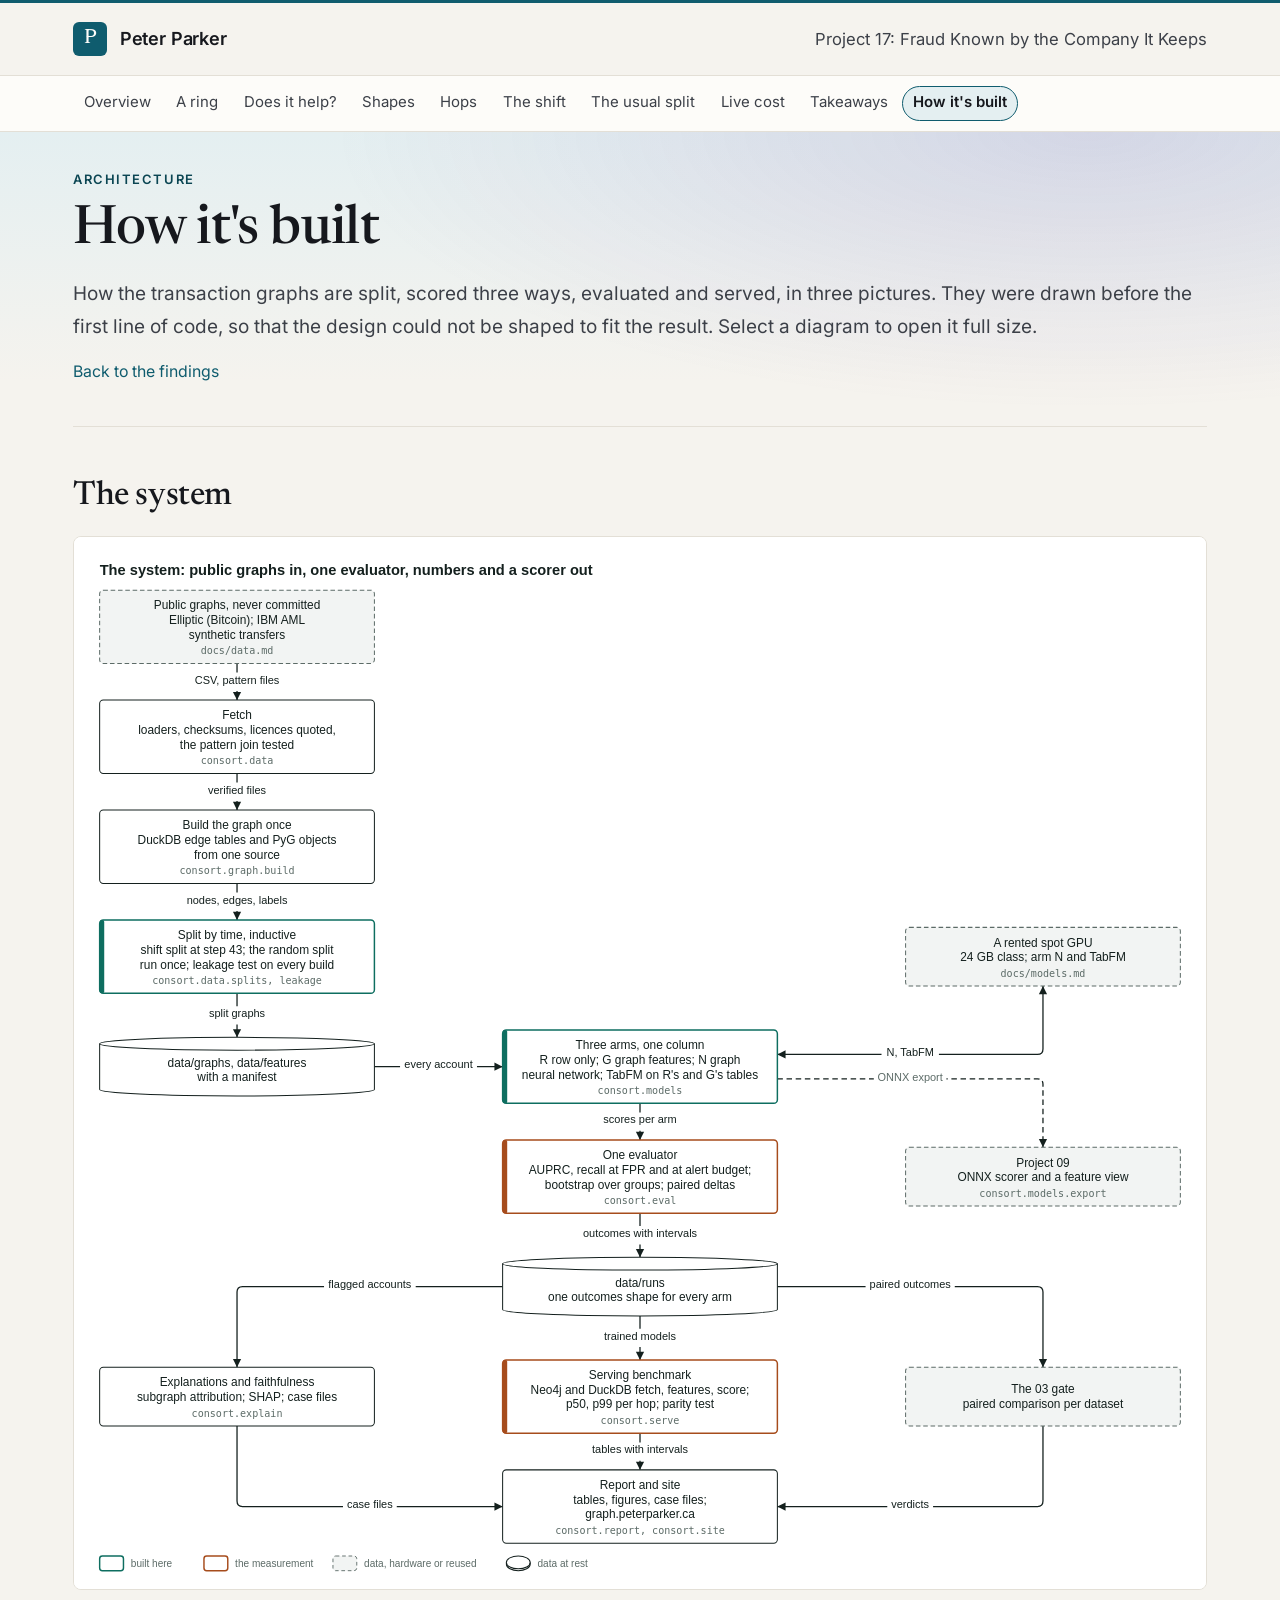
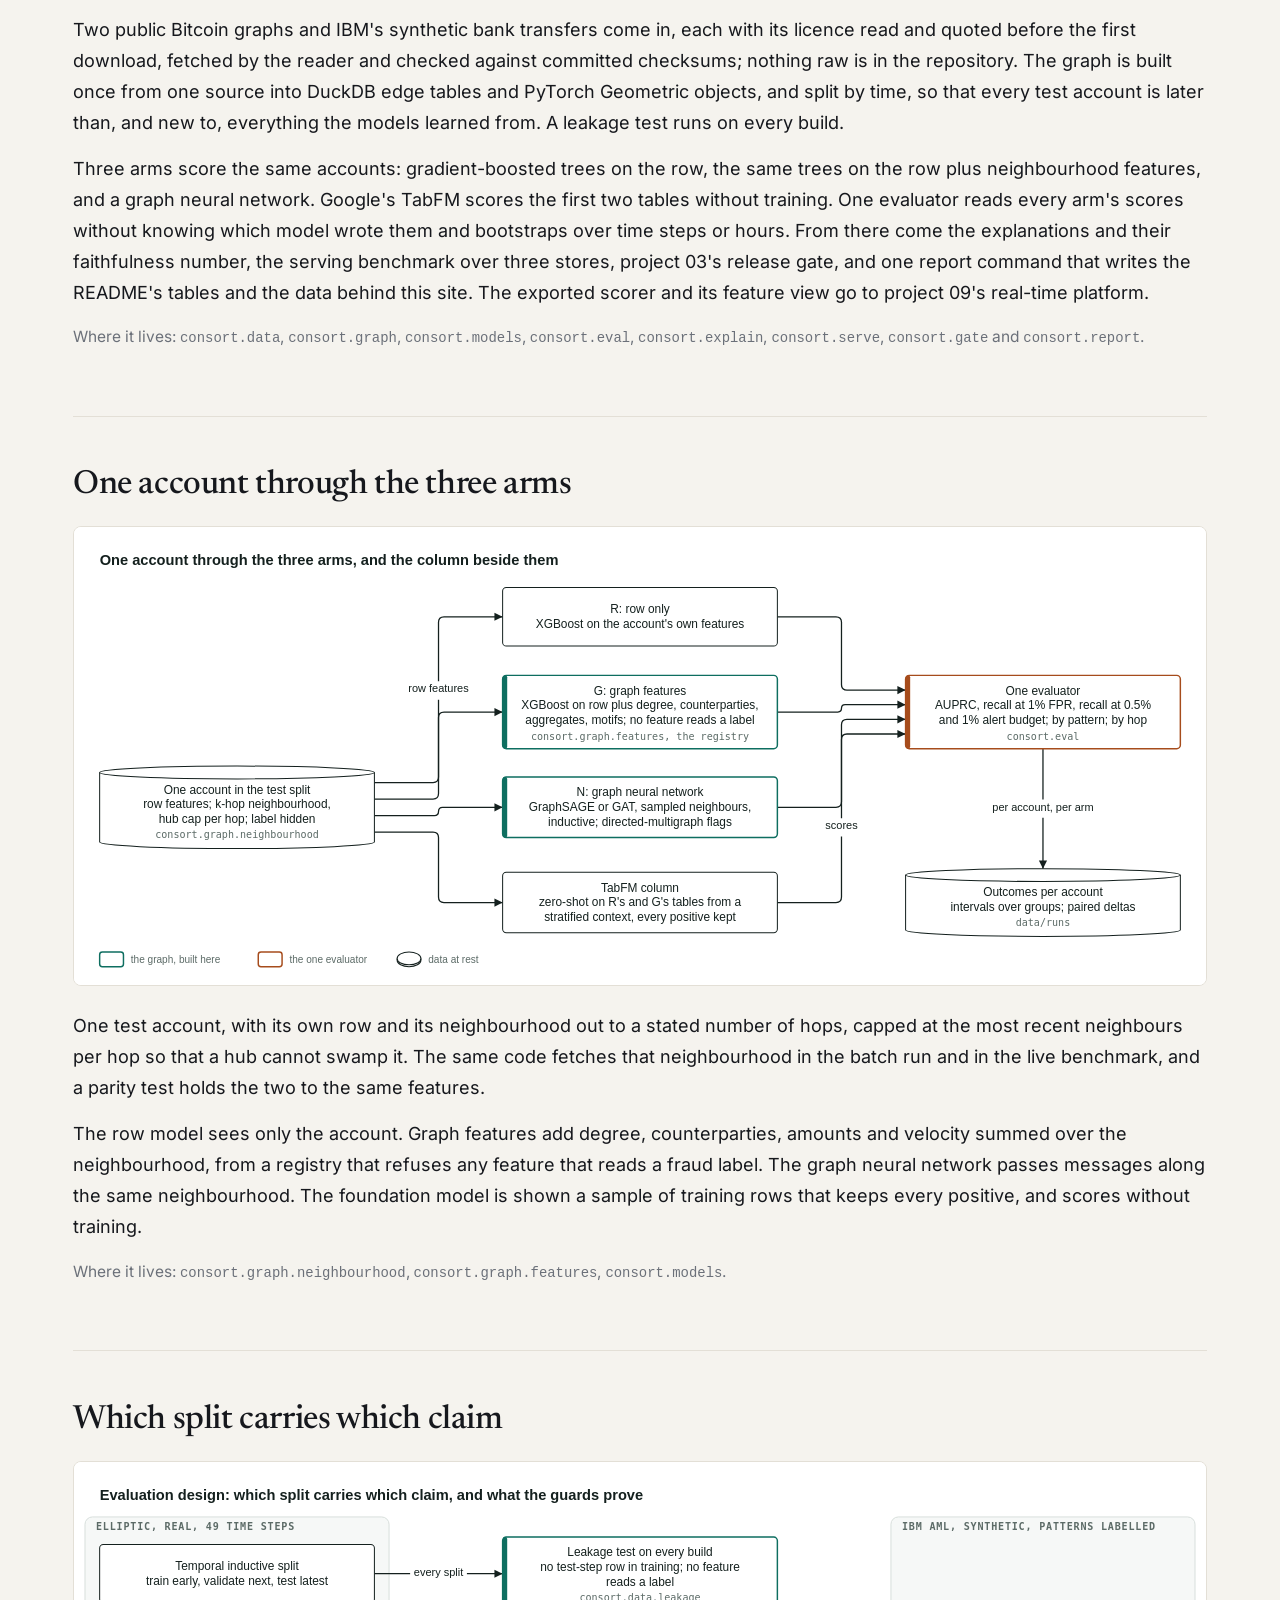
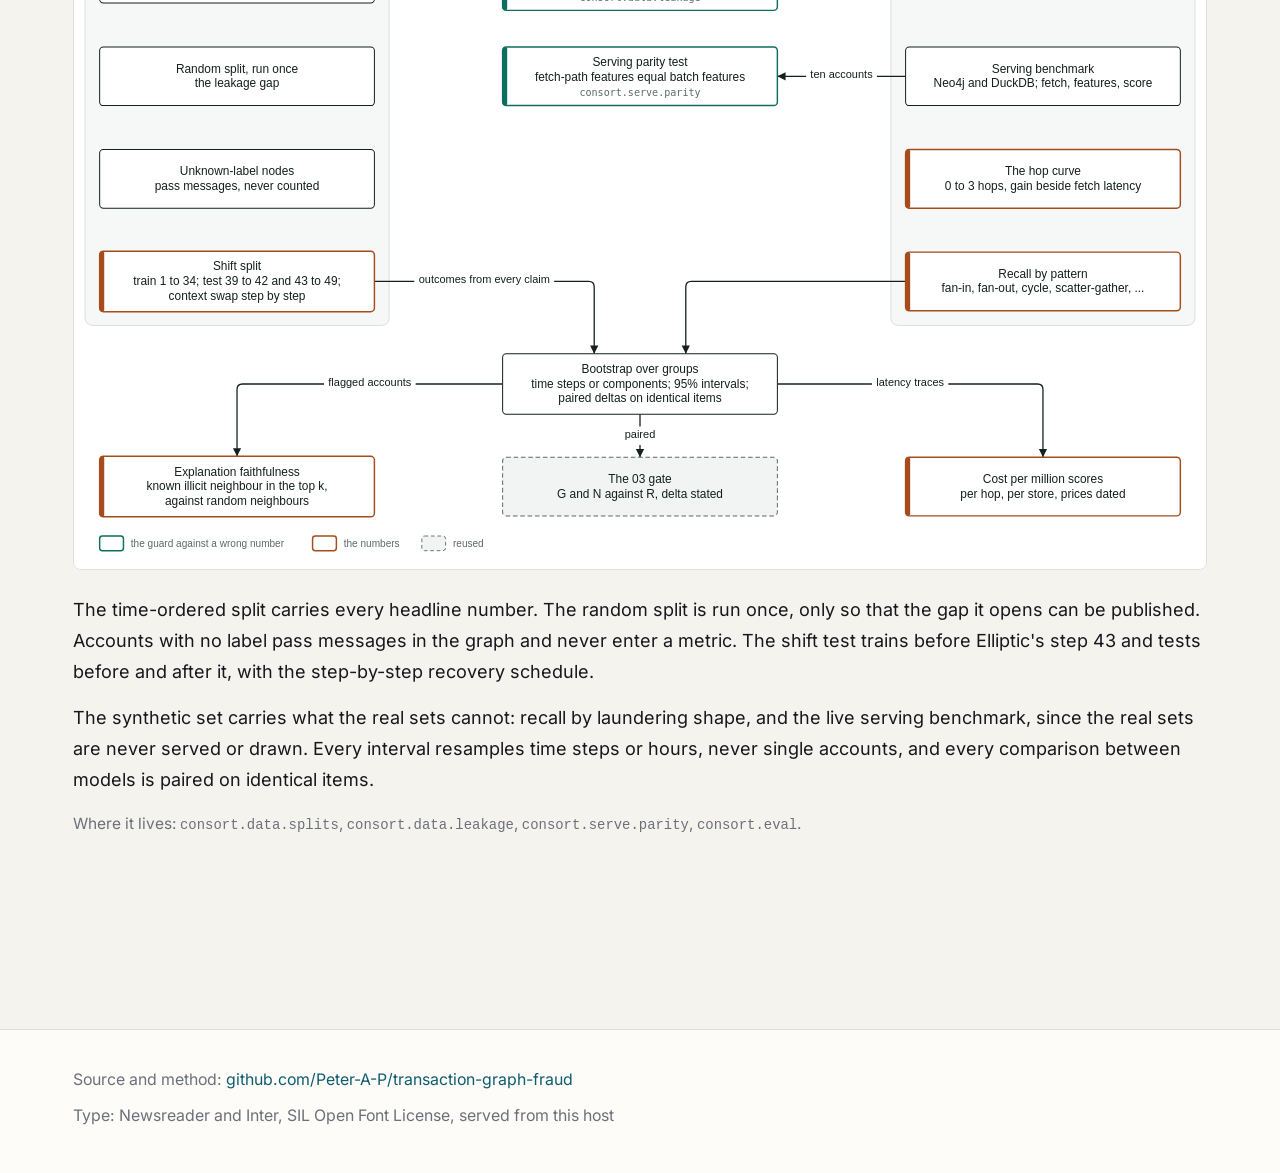
==== site/architecture.html @ 3276776e "site: the demo rebuilt in the house style of the other project pages (their type, palette, header, m" ====
<!doctype html>
<html lang="en">
<head>
<meta charset="utf-8">
<meta name="viewport" content="width=device-width, initial-scale=1">
<title>How it's built: Fraud Known by the Company It Keeps</title>
<meta name="description" content="How the transaction graphs are split, scored three ways, evaluated and served in Fraud Known by the Company It Keeps, in three diagrams.">
<link rel="stylesheet" href="style.css">
</head>
<body>
<header class="top">
  <div class="top-inner">
    <a class="brand" href="https://peterparker.ca"><span class="mono-mark" aria-hidden="true">P</span>Peter Parker</a>
    <p class="top-nav"><a href="https://peterparker.ca">Project 17: Fraud Known by the Company It Keeps</a></p>
  </div>
</header>
<nav class="tabs" aria-label="This site">
  <div class="tabs-inner">
    <a href="index.html">Overview</a>
    <a href="index.html#ring-panel">A ring</a>
    <a href="index.html#main-panel">Does it help?</a>
    <a href="index.html#pattern-panel">Shapes</a>
    <a href="index.html#hop-panel">Hops</a>
    <a href="index.html#shift-panel">The shift</a>
    <a href="index.html#leak-panel">The usual split</a>
    <a href="index.html#cost-panel">Live cost</a>
    <a href="index.html#takeaways">Takeaways</a>
    <a href="architecture.html" aria-current="page">How it's built</a>
  </div>
</nav>
<main>

  <header class="hero">
    <p class="eyebrow">Architecture</p>
    <h1>How it's built</h1>
    <p class="lead">
      How the transaction graphs are split, scored three ways, evaluated and served, in three
      pictures. They were drawn before the first line of code, so that the design could not be
      shaped to fit the result. Select a diagram to open it full size.
    </p>
    <p class="hero-note"><a href="index.html">Back to the findings</a></p>
  </header>

  <section class="section" id="the-system">
    <h2>The system</h2>
    <figure class="arch-figure">
      <a href="architecture/system.svg"><img src="architecture/system.svg" width="1236" height="1148" alt="Public transaction graphs are fetched with their licences quoted and built once into DuckDB edge tables and PyTorch Geometric objects; time-ordered splits pass a leakage test on every build; three arms and a foundation-model column score the same accounts; one evaluator that does not know which model scored writes the intervals; the explanations, the serving benchmark, the release gate and the report follow, and the ONNX scorer and feature view are handed to the real-time platform."></a>
    </figure>
    <div class="prose">
      <p>Two public Bitcoin graphs and IBM's synthetic bank transfers come in, each with its licence read and quoted before the first download, fetched by the reader and checked against committed checksums; nothing raw is in the repository. The graph is built once from one source into DuckDB edge tables and PyTorch Geometric objects, and split by time, so that every test account is later than, and new to, everything the models learned from. A leakage test runs on every build.</p>
      <p>Three arms score the same accounts: gradient-boosted trees on the row, the same trees on the row plus neighbourhood features, and a graph neural network. Google's TabFM scores the first two tables without training. One evaluator reads every arm's scores without knowing which model wrote them and bootstraps over time steps or hours. From there come the explanations and their faithfulness number, the serving benchmark over three stores, project 03's release gate, and one report command that writes the README's tables and the data behind this site. The exported scorer and its feature view go to project 09's real-time platform.</p>
      <p class="where">Where it lives: <code>consort.data</code>, <code>consort.graph</code>, <code>consort.models</code>, <code>consort.eval</code>, <code>consort.explain</code>, <code>consort.serve</code>, <code>consort.gate</code> and <code>consort.report</code>.</p>
    </div>
  </section>

  <section class="section" id="three-arms">
    <h2>One account through the three arms</h2>
    <figure class="arch-figure">
      <a href="architecture/three-arms.svg"><img src="architecture/three-arms.svg" width="1236" height="500" alt="One account with its row features and its neighbourhood, capped at a stated number of neighbours per hop, is scored three ways: gradient boosting on the row alone, gradient boosting on the row plus neighbourhood features that may not read a label, and a graph neural network; the tabular foundation model scores the first two feature tables from a sample that keeps every positive; one evaluator reads every score the same way."></a>
    </figure>
    <div class="prose">
      <p>One test account, with its own row and its neighbourhood out to a stated number of hops, capped at the most recent neighbours per hop so that a hub cannot swamp it. The same code fetches that neighbourhood in the batch run and in the live benchmark, and a parity test holds the two to the same features.</p>
      <p>The row model sees only the account. Graph features add degree, counterparties, amounts and velocity summed over the neighbourhood, from a registry that refuses any feature that reads a fraud label. The graph neural network passes messages along the same neighbourhood. The foundation model is shown a sample of training rows that keeps every positive, and scores without training.</p>
      <p class="where">Where it lives: <code>consort.graph.neighbourhood</code>, <code>consort.graph.features</code>, <code>consort.models</code>.</p>
    </div>
  </section>

  <section class="section" id="evaluation">
    <h2>Which split carries which claim</h2>
    <figure class="arch-figure">
      <a href="architecture/evaluation.svg"><img src="architecture/evaluation.svg" width="1236" height="772" alt="Elliptic's 49 time steps give the time-ordered split, the random split run once for the leakage gap, the unknown-label rule and the shift split at step 43 with the context-swap schedule; the synthetic set gives the serving benchmark, the hop curve and recall by generator pattern; the leakage test guards every split and the parity test guards the serving path; every claim is bootstrapped over groups."></a>
    </figure>
    <div class="prose">
      <p>The time-ordered split carries every headline number. The random split is run once, only so that the gap it opens can be published. Accounts with no label pass messages in the graph and never enter a metric. The shift test trains before Elliptic's step 43 and tests before and after it, with the step-by-step recovery schedule.</p>
      <p>The synthetic set carries what the real sets cannot: recall by laundering shape, and the live serving benchmark, since the real sets are never served or drawn. Every interval resamples time steps or hours, never single accounts, and every comparison between models is paired on identical items.</p>
      <p class="where">Where it lives: <code>consort.data.splits</code>, <code>consort.data.leakage</code>, <code>consort.serve.parity</code>, <code>consort.eval</code>.</p>
    </div>
  </section>

</main>
<footer class="foot">
  <div class="foot-inner">
    <p>
      Source and method:
      <a href="https://github.com/Peter-A-P/transaction-graph-fraud">github.com/Peter-A-P/transaction-graph-fraud</a>
    </p>
    <ul>
      <li>Type: Newsreader and Inter, SIL Open Font License, served from this host</li>
    </ul>
  </div>
</footer>
</body>
</html>
---- site/style.css ----
/* One stylesheet, no framework, no build step. The page is a static file a stranger can read,
   and its stylesheet should be too.

   The palette, the type and the 3px rule over the page are peterparker.ca's, shared with the
   other project pages (privacy, forms, fraud, gate and the rest), because this page is part of
   that site even though a separate host serves it. The two fonts are copied into this folder
   rather than linked: the page makes no off-origin request, and a font is a request. Both are
   SIL Open Font License; fonts/LICENSE.txt says where they came from. */

@font-face {
  font-family: "Newsreader";
  font-style: normal;
  font-weight: 200 800;
  font-display: swap;
  src: url(fonts/newsreader-latin.woff2) format("woff2");
}

@font-face {
  font-family: "Inter";
  font-style: normal;
  font-weight: 400 600;
  font-display: swap;
  src: url(fonts/inter-latin.woff2) format("woff2");
}

:root {
  color-scheme: light dark;
  --paper: #f5f3ee;
  --paper-soft: #fdfcf9;
  --ink: #16181d;
  --ink-soft: #3c4048;
  --ink-faint: #6b7079;
  --line: #e3dfd6;
  --line-2: #cfc9bd;
  --line-soft: #eeebe4;
  --accent: #0f5c6e;
  --accent-ink: #0b4653;
  --accent-soft: #e4eff1;
  --warn: #c0392b;
  --good: #1e7a4c;
  --alt: #6d3f9e;
  --shift: rgba(192, 57, 43, 0.09);
  /* An ordered set in one hue, darkest first: the three percentiles. */
  --lv0: #0b4653;
  --lv1: #2f8294;
  --lv2: #7bb3c0;
  --serif: "Newsreader", Georgia, "Times New Roman", serif;
  --sans: "Inter", ui-sans-serif, system-ui, -apple-system, "Segoe UI", Roboto, sans-serif;
  --mono: ui-monospace, "Cascadia Mono", Consolas, "SF Mono", Menlo, monospace;
  --radius: 10px;
  --shadow: 0 6px 24px -18px rgba(0, 0, 0, 0.35);
  --column: 66rem;
}

@media (prefers-color-scheme: dark) {
  :root {
    --paper: #0e1013;
    --paper-soft: #15181d;
    --ink: #ece9e2;
    --ink-soft: #c9c6bf;
    --ink-faint: #969ba5;
    --line: #262a31;
    --line-2: #363b44;
    --line-soft: #1c2026;
    --accent: #7cc7d6;
    --accent-ink: #a9dde7;
    --accent-soft: #14262b;
    --warn: #f0736a;
    --good: #58c286;
    --alt: #b191e0;
    --shift: rgba(240, 115, 106, 0.13);
    --lv0: #cbeaf2;
    --lv1: #7cc7d6;
    --lv2: #3d8ea1;
    --shadow: 0 6px 24px -14px rgba(0, 0, 0, 0.6);
  }
}

* { box-sizing: border-box; }

html { font-size: 18px; -webkit-text-size-adjust: 100%; }

body {
  margin: 0;
  background: var(--paper);
  color: var(--ink);
  font-family: var(--sans);
  font-size: 1rem;
  line-height: 1.72;
  overflow-x: clip;
  border-top: 3px solid var(--accent);
  font-feature-settings: "cv11", "ss01";
}

main {
  max-width: var(--column);
  margin: 0 auto;
  padding: 0 1.5rem 5rem;
}

h1, h2, h3 {
  font-family: var(--serif);
  font-weight: 500;
  letter-spacing: -0.012em;
}

h1 { font-size: clamp(2.1rem, 4.6vw, 3rem); line-height: 1.1; margin: 0 0 1rem; }
h2 { font-size: clamp(1.55rem, 2.6vw, 2rem); line-height: 1.2; margin: 0 0 0.7rem; }
h3 { font-size: 1.2rem; line-height: 1.25; margin: 0 0 0.45rem; }
p { margin: 0 0 0.85rem; }

a { color: var(--accent); text-decoration: none; text-underline-offset: 0.15em; }
a:hover, a:focus-visible { text-decoration: underline; }
:focus-visible { outline: 2px solid var(--accent); outline-offset: 2px; }

code { font-family: var(--mono); font-size: 0.9em; }

strong { font-weight: 600; }

/* ---------------------------------------------------------------- the way back */

.top { border-bottom: 1px solid var(--line); background: var(--paper); }

.top-inner {
  max-width: var(--column);
  margin: 0 auto;
  padding: 0 1.5rem;
  height: 4rem;
  display: flex;
  align-items: center;
  justify-content: space-between;
  gap: 1rem;
}

.brand {
  display: inline-flex;
  align-items: center;
  gap: 0.7rem;
  color: var(--ink);
  font-weight: 600;
  letter-spacing: -0.01em;
}

.brand:hover { text-decoration: none; color: var(--accent-ink); }

.mono-mark {
  width: 1.9rem;
  height: 1.9rem;
  border-radius: 6px;
  background: var(--accent);
  color: #fdfcf9;
  font-family: var(--serif);
  font-weight: 500;
  font-size: 1.15rem;
  display: inline-flex;
  align-items: center;
  justify-content: center;
}

@media (prefers-color-scheme: dark) { .mono-mark { color: #0e1013; } }

.top-nav { font-size: 0.92rem; color: var(--ink-soft); text-align: right; margin: 0; }
.top-nav a { color: var(--ink-soft); }
.top-nav a:hover { color: var(--accent-ink); }

/* ---------------------------------------------------------------- hero */

.hero { position: relative; padding: 2rem 0 2.25rem; border-bottom: 1px solid var(--line); }


/* The first screen as on gate.peterparker.ca: a wash of the accent behind it, full width,
   fading into the page, and figure cards with a coloured rule across the top. */
.hero::before {
  content: "";
  position: absolute;
  z-index: -1;
  top: 0;
  bottom: 0;
  left: 50%;
  width: 100vw;
  margin-left: -50vw;
  background:
    radial-gradient(60rem 22rem at 85% 0%, color-mix(in srgb, var(--alt) 14%, transparent), transparent 70%),
    linear-gradient(180deg, var(--accent-soft), var(--paper) 85%);
}

.hero h1 .hl { color: var(--accent); }
.hero .eyebrow { color: var(--accent-ink); }
.hero .point { border-top: 3px solid var(--accent); box-shadow: var(--shadow); }
.hero .point.good { border-top-color: var(--good); }
.hero .point.violet { border-top-color: var(--alt); }
.hero .point .point-figure { color: var(--accent-ink); }
.hero .point.good .point-figure { color: var(--good); }
.hero .point.violet .point-figure { color: var(--alt); }
.hero .point .point-figure.down { color: var(--warn); }

.eyebrow {
  text-transform: uppercase;
  letter-spacing: 0.12em;
  font-size: 0.72rem;
  font-weight: 600;
  color: var(--ink-faint);
  margin: 0 0 0.6rem;
}

.lead { font-size: 1.05rem; color: var(--ink-soft); }

.hero-points {
  display: grid;
  grid-template-columns: repeat(5, 1fr);
  gap: 0.9rem;
  margin: 1.75rem 0 1.1rem;
}

/* Five across, or the count of tables on its own row above two pairs: never four and one. */
@media (max-width: 60rem) {
  .hero-points { grid-template-columns: repeat(2, 1fr); }
  .hero-points > :first-child { grid-column: 1 / -1; }
}

@media (max-width: 34rem) {
  .hero-points { grid-template-columns: 1fr; }
}

.point {
  background: var(--paper-soft);
  border: 1px solid var(--line);
  border-radius: var(--radius);
  padding: 1rem 1.1rem;
}

.point-figure {
  display: block;
  font-family: var(--serif);
  font-size: 1.9rem;
  font-weight: 500;
  font-variant-numeric: tabular-nums;
  letter-spacing: -0.02em;
  line-height: 1.15;
  color: var(--ink);
}

.point-figure.up { color: var(--good); }
.point-figure.down { color: var(--warn); }

.point-unit {
  display: block;
  margin-top: 0.2rem;
  font-size: 0.84rem;
  font-weight: 600;
  color: var(--ink-soft);
  line-height: 1.35;
}

.point-label {
  display: block;
  margin-top: 0.4rem;
  padding-top: 0.4rem;
  border-top: 1px solid var(--line);
  font-size: 0.82rem;
  color: var(--ink-faint);
  line-height: 1.4;
}

.point-extra {
  display: block;
  margin-top: 0.25rem;
  font-size: 0.8rem;
  color: var(--ink-faint);
  line-height: 1.35;
  font-variant-numeric: tabular-nums;
}

.hero-models {
  position: relative;
  font-size: 0.86rem;
  color: var(--ink-soft);
  margin: 0 0 0.6rem;
}

/* A term that explains itself. The bubble hangs from the paragraph rather than
   from the word, because the paragraph is the one box that is always inside the page: a
   bubble anchored to a name at the end of a line would run off the right edge. It opens on
   focus as well as hover, so a keyboard reaches it and a tap on a phone opens it. */
.term {
  border-bottom: 1px dotted var(--ink-faint);
  cursor: help;
}

.term:hover, .term:focus { color: var(--accent-ink); border-bottom-color: var(--accent); }

.term::after {
  content: attr(data-note);
  position: absolute;
  left: 0;
  top: calc(100% + 0.4rem);
  width: min(32rem, 100%);
  padding: 0.7rem 0.85rem;
  background: var(--paper-soft);
  color: var(--ink-soft);
  border: 1px solid var(--line-2);
  border-radius: var(--radius);
  box-shadow: var(--shadow);
  font-size: 0.84rem;
  font-weight: 400;
  line-height: 1.5;
  z-index: 10;
  pointer-events: none;
  opacity: 0;
  visibility: hidden;
  transition: opacity 0.12s ease;
}

.term:hover::after, .term:focus::after { opacity: 1; visibility: visible; }

/* Read by a screen reader, drawn for nobody: the notes the bubbles show, as descriptions. */
.visually-hidden {
  position: absolute;
  width: 1px;
  height: 1px;
  overflow: hidden;
  clip-path: inset(50%);
  white-space: nowrap;
}

.hero-note { font-size: 0.88rem; color: var(--ink-faint); margin: 0; }

/* ---------------------------------------------------------------- sections */

.section { padding: 2.75rem 0; border-bottom: 1px solid var(--line); }
.section:last-of-type { border-bottom: 0; }
.section-lead { color: var(--ink-soft); }
.note { font-size: 0.86rem; color: var(--ink-faint); }

.warning {
  max-width: var(--column);
  margin: 1.25rem auto;
  padding: 0.9rem 1.1rem;
  border-left: 3px solid var(--warn);
  border-radius: 0 var(--radius) var(--radius) 0;
  background: color-mix(in srgb, var(--warn) 9%, transparent);
}

/* The callout a section's finding goes in, and the one an assumption goes in. Same shape,
   different weight: a finding is the point of the section, an assumption is the fine print
   that stops the finding being overread. */
.verdict {
  margin: 1.1rem 0 0;
  padding: 1rem 1.1rem;
  border-radius: 0 var(--radius) var(--radius) 0;
  background: var(--accent-soft);
  border-left: 3px solid var(--accent);
  font-size: 0.98rem;
}

.verdict p:last-child { margin-bottom: 0; }

.assumption {
  margin: 1.1rem 0 0;
  padding: 0.9rem 1.1rem;
  border: 1px solid var(--line);
  border-left: 3px solid var(--line-2);
  border-radius: 0 var(--radius) var(--radius) 0;
  background: var(--paper-soft);
  font-size: 0.88rem;
  color: var(--ink-soft);
}

.assumption p:last-child { margin-bottom: 0; }

/* ---------------------------------------------------------------- controls */

.controls {
  display: grid;
  grid-template-columns: repeat(auto-fit, minmax(13rem, 1fr));
  gap: 1rem;
  margin: 1.25rem 0;
  padding: 1rem;
  background: var(--paper-soft);
  border: 1px solid var(--line);
  border-radius: var(--radius);
}

.control { display: flex; flex-direction: column; gap: 0.4rem; min-width: 0; }
.control.wide { grid-column: 1 / -1; }

/* Labels on one line, the inputs level with each other, the hints underneath. */
.controls.inline { align-items: start; }
@media (min-width: 46rem) {
  .controls.inline label { white-space: nowrap; overflow: hidden; text-overflow: ellipsis; }
}
.controls.inline .hint { margin-top: 0; }
.range-wrap { display: flex; align-items: center; height: 2.45rem; }
.controls.single { max-width: 30rem; }

/* The plain-words glossaries in the basics section. */
.glossary { display: grid; grid-template-columns: repeat(auto-fit, minmax(17rem, 1fr)); gap: 0.75rem; margin: 0.4rem 0 0.75rem; }
.tag {
  display: inline-block;
  margin-left: 0.35rem;
  padding: 0.05rem 0.45rem;
  border-radius: 999px;
  font-size: 0.7rem;
  font-weight: 600;
  vertical-align: 0.1em;
}
.tag.open { background: color-mix(in srgb, var(--ink-faint) 16%, transparent); color: var(--ink-soft); }
.tag.dp { background: color-mix(in srgb, var(--good) 16%, transparent); color: var(--good); }

label { font-size: 0.85rem; font-weight: 600; color: var(--ink-soft); }

.hint {
  display: block;
  font-weight: 400;
  font-size: 0.78rem;
  color: var(--ink-faint);
  margin-top: 0.1rem;
}

select, input[type="range"] { width: 100%; font: inherit; accent-color: var(--accent); }

select {
  padding: 0.5rem 0.6rem;
  border: 1px solid var(--line-2);
  border-radius: 8px;
  background: var(--paper-soft);
  color: var(--ink);
  font-size: 0.9rem;
}

input[type="range"] { height: 1.6rem; }

output { font-variant-numeric: tabular-nums; color: var(--accent-ink); font-weight: 600; }

/* ---------------------------------------------------------------- charts */

.chart-figure { margin: 1.1rem 0; }
.chart { width: 100%; }
.chart svg { width: 100%; height: auto; display: block; touch-action: pan-y; }

/* A chart whose labels are words rather than ticks cannot be shrunk to a phone's width and
   still be read, so it keeps its size and scrolls sideways instead. */
.wide-chart { overflow-x: auto; -webkit-overflow-scrolling: touch; }
.wide-chart svg { min-width: 40rem; }

figcaption { font-size: 0.83rem; color: var(--ink-faint); margin-top: 0.5rem; }

.gridline { stroke: var(--line); stroke-width: 1; }
.axis-line { stroke: var(--line-2); stroke-width: 1; }
.tick { fill: var(--ink-faint); font-size: 11px; }
.axis-title { fill: var(--ink-faint); font-size: 11px; font-weight: 600; letter-spacing: 0.04em; text-transform: uppercase; }
.series { fill: none; stroke-linejoin: round; stroke-linecap: round; stroke-width: 1.5; }
.band { fill: var(--accent); stroke: none; }

/* Series colours and their swatches, set here rather than on the element so that both
   follow the palette into dark mode. */
.m0 { stroke: var(--accent); }
.m1 { stroke: var(--warn); }
.m2 { stroke: var(--alt); }
.sw0 { background: var(--accent); }
.sw1 { background: var(--warn); }
.sw2 { background: var(--alt); }
.sw-ink { background: var(--ink); }
.sw-accent { background: var(--accent); }
.sw-band { background: var(--accent); }
.sw-warn { background: var(--warn); color: var(--warn); }
.sw-faint { background: var(--ink-faint); color: var(--ink-faint); }
.nominal { stroke: var(--ink-faint); stroke-width: 1; stroke-dasharray: 5 4; fill: none; }
.actual-line { fill: none; stroke: var(--ink); stroke-width: 1.5; stroke-linejoin: round; }
.median { fill: none; stroke: var(--accent); stroke-width: 1.75; stroke-linejoin: round; }
/* Thinner lines, for a view with many points in the same width. */
.actual-line.thin, .median.thin { stroke-width: 0.8; }

.service { fill: none; stroke: var(--warn); stroke-width: 1.5; stroke-dasharray: 6 4; }
.shift-span { fill: var(--shift); }
.shift-label { fill: var(--ink-faint); font-size: 10.5px; letter-spacing: 0.06em; text-transform: uppercase; }
.cursor { stroke: var(--ink-faint); stroke-width: 1; stroke-dasharray: 3 3; }
.dot { stroke: var(--paper-soft); stroke-width: 1.5; fill: var(--ink); }
.dot.median { fill: var(--accent); }
.dot.m0 { fill: var(--accent); }
.dot.m1 { fill: var(--warn); }
.dot.m2 { fill: var(--alt); }
.catcher { cursor: crosshair; }

/* A bar is a length, so it gets a fill and no outline; its interval is a hairline in ink,
   because it is not another series. */
.bar { stroke: none; }
.bar.lv0 { fill: var(--lv0); }
.bar.lv1 { fill: var(--lv1); }
.bar.lv2 { fill: var(--lv2); }
.bar.own { fill-opacity: 0.7; stroke: var(--ink-faint); stroke-width: 1; stroke-dasharray: 3 2; }
.sw-lv0 { background: var(--lv0); }
.sw-lv1 { background: var(--lv1); }
.sw-lv2 { background: var(--lv2); }
.whisker { stroke: var(--ink-soft); stroke-width: 1; }
.zero { stroke: var(--ink-faint); stroke-width: 1.25; }
.zero-label { fill: var(--ink-faint); font-size: 10.5px; }
.bar-value { fill: var(--ink-soft); font-size: 11px; font-variant-numeric: tabular-nums; }
.row-label { fill: var(--ink); font-size: 12px; font-weight: 600; }
.row-note { fill: var(--ink-faint); font-size: 10.5px; }
.divider { stroke: var(--line-2); stroke-width: 1; stroke-dasharray: 4 3; }
.divider-label { fill: var(--ink-faint); font-size: 10.5px; letter-spacing: 0.04em; text-transform: uppercase; }

.legend { display: flex; flex-wrap: wrap; gap: 0.45rem; margin: 0.25rem 0 0.5rem; }

.legend-item {
  display: inline-flex;
  align-items: center;
  gap: 0.4rem;
  font-size: 0.82rem;
  padding: 0.3rem 0.7rem;
  border: 1px solid var(--line-2);
  border-radius: 999px;
  background: var(--paper-soft);
  color: var(--ink-soft);
}

.swatch { width: 14px; height: 3px; border-radius: 2px; display: inline-block; flex: none; }
.swatch.dashed { background: repeating-linear-gradient(90deg, currentColor 0 4px, transparent 4px 7px); }
.swatch.block { height: 11px; border-radius: 3px; opacity: 0.3; }
/* A bar's swatch is the bar's colour at full strength: it names a series, not a band. */
.swatch.solid { height: 11px; border-radius: 3px; }

/* The hover readout. One row per series, values right-aligned so they line up as a column. */
.readout {
  min-height: 1.6rem;
  margin: 0.3rem 0 0;
  font-size: 0.84rem;
  color: var(--ink-soft);
  font-variant-numeric: tabular-nums;
}

.readout .when { font-weight: 600; color: var(--ink); margin-right: 0.6rem; }
.readout .pair { margin-right: 0.9rem; white-space: nowrap; }
.readout .key { color: var(--ink-faint); }

/* ---------------------------------------------------------------- tables */

.table-wrap { overflow-x: auto; -webkit-overflow-scrolling: touch; }

table { width: 100%; border-collapse: collapse; font-size: 0.9rem; }

th, td {
  text-align: left;
  padding: 0.5rem 0.75rem;
  border-bottom: 1px solid var(--line);
  white-space: nowrap;
}

th {
  font-weight: 600;
  color: var(--ink);
  font-size: 0.82rem;
  background: var(--line-soft);
  border-bottom-color: var(--line-2);
  vertical-align: bottom;
}

tbody th { background: transparent; font-size: 0.9rem; }
/* A long row label is the one cell allowed to wrap, so that it does not push the whole
   table out of its column. */
tbody th.wrap { white-space: normal; max-width: 14rem; }

td.num, th.num { text-align: right; font-variant-numeric: tabular-nums; }

/* Narrower gutters for a table that only just fits the column. */
.tight th, .tight td { padding-left: 0.55rem; padding-right: 0.55rem; }

caption { caption-side: bottom; text-align: left; color: var(--ink-faint); font-size: 0.83rem; padding-top: 0.6rem; }

tbody tr.reference { background: var(--accent-soft); }

.interval { color: var(--ink-faint); font-size: 0.82em; }

.better { color: var(--good); font-weight: 600; }
.worse { color: var(--warn); font-weight: 600; }

/* ---------------------------------------------------------------- headline stats */

.headline {
  display: grid;
  grid-template-columns: repeat(auto-fit, minmax(11rem, 1fr));
  gap: 0.9rem;
  margin: 1.25rem 0;
}

.stat {
  background: var(--paper-soft);
  border: 1px solid var(--line);
  border-radius: var(--radius);
  padding: 1rem 1.1rem;
}

.figure {
  display: block;
  font-family: var(--serif);
  font-size: 1.75rem;
  font-weight: 500;
  font-variant-numeric: tabular-nums;
  letter-spacing: -0.02em;
  line-height: 1.15;
}

.stat.up .figure { color: var(--good); }
.stat.down .figure { color: var(--warn); }

.caption { display: block; margin-top: 0.3rem; font-size: 0.82rem; color: var(--ink-faint); line-height: 1.4; }

.range { display: block; font-size: 0.78rem; color: var(--ink-faint); font-variant-numeric: tabular-nums; }

/* ---------------------------------------------------------------- disclosure */

.disclose {
  border: 1px solid var(--line);
  border-radius: var(--radius);
  padding: 0 1.1rem;
  margin: 1.1rem 0;
  background: var(--paper-soft);
}

.disclose summary {
  display: flex;
  align-items: baseline;
  gap: 0.6rem;
  cursor: pointer;
  padding: 0.8rem 0 0.8rem 0.25rem;
  font-weight: 600;
  font-size: 0.94rem;
  list-style: none;
}

.disclose summary::-webkit-details-marker { display: none; }

.disclose summary::before {
  content: "\203A";
  flex: none;
  width: 0.6em;
  text-align: center;
  font-size: 1.2em;
  line-height: 1;
  color: var(--ink-faint);
  transform: rotate(90deg);
  transition: transform 0.12s ease;
}

.disclose[open] summary::before { transform: rotate(270deg); }
.disclose summary:hover { color: var(--accent-ink); }
.disclose[open] summary { border-bottom: 1px solid var(--line); margin-bottom: 0.75rem; }
.disclose > *:last-child { margin-bottom: 0.85rem; }

@media (prefers-reduced-motion: reduce) {
  .disclose summary::before { transition: none; }
  .term::after { transition: none; }
}

/* ---------------------------------------------------------------- footer */

.foot {
  border-top: 1px solid var(--line);
  background: var(--paper-soft);
  margin-top: 2rem;
}

.foot-inner {
  max-width: var(--column);
  margin: 0 auto;
  padding: 2rem 1.5rem 2.5rem;
  font-size: 0.88rem;
  color: var(--ink-faint);
}

.foot-inner p { margin: 0 0 0.5rem; }

.foot-inner ul { list-style: none; margin: 0; padding: 0; display: flex; flex-wrap: wrap; gap: 0.5rem 1.5rem; }

@media (max-width: 34rem) {
  html { font-size: 17px; }
  main { padding: 0 1rem 3rem; }
  .top-inner { padding: 0 1rem; height: auto; min-height: 4rem; flex-wrap: wrap; gap: 0.25rem 1rem; padding-top: 0.6rem; padding-bottom: 0.6rem; }
  .top-nav { text-align: left; }
  .controls { padding: 0.85rem; }
  .foot-inner { padding: 1.5rem 1rem 2rem; }
}

.cta {
  display: flex;
  flex-wrap: wrap;
  align-items: center;
  gap: 0.6rem 0.75rem;
  margin: 0 0 2.25rem;
}

.button {
  display: inline-flex;
  align-items: center;
  gap: 0.45rem;
  padding: 0.62rem 1.1rem;
  border: 1px solid var(--line-2);
  border-radius: 8px;
  background: var(--paper-soft);
  color: var(--ink);
  font-weight: 600;
  font-size: 0.93rem;
  line-height: 1.2;
}

.button:hover, .button:focus-visible { text-decoration: none; border-color: var(--accent); color: var(--accent-ink); }

.button.primary { background: var(--accent); border-color: var(--accent); color: #fdfcf9; }
.button.primary::after { content: "\2197"; font-weight: 400; }
.button.primary:hover, .button.primary:focus-visible { background: var(--accent-ink); border-color: var(--accent-ink); color: #fdfcf9; }

@media (prefers-color-scheme: dark) {
  .button.primary, .button.primary:hover, .button.primary:focus-visible { color: #0e1013; }
}

.cta-note { font-size: 0.84rem; color: var(--ink-faint); }

.subhead { margin-top: 2rem; }
.steps { list-style: none; margin: 0.75rem 0 1rem; padding: 0; display: grid; grid-template-columns: repeat(auto-fit, minmax(17rem, 1fr)); gap: 0.7rem; }

.steps li {
  display: flex;
  gap: 0.75rem;
  align-items: flex-start;
  background: var(--paper-soft);
  border: 1px solid var(--line);
  border-radius: var(--radius);
  padding: 0.8rem 0.95rem;
  font-size: 0.88rem;
  line-height: 1.5;
  color: var(--ink-soft);
}

.step-n {
  flex: none;
  width: 1.6rem;
  height: 1.6rem;
  border-radius: 50%;
  background: var(--accent-soft);
  color: var(--accent-ink);
  font-weight: 600;
  font-size: 0.8rem;
  display: inline-flex;
  align-items: center;
  justify-content: center;
}

.steps li:last-child .step-n { background: var(--accent); color: #fdfcf9; }
@media (prefers-color-scheme: dark) { .steps li:last-child .step-n { color: #0e1013; } }

.guide { display: grid; grid-template-columns: repeat(auto-fit, minmax(19rem, 1fr)); gap: 0.9rem; margin-top: 1.1rem; }
.guide-card { background: var(--paper-soft); border: 1px solid var(--line); border-radius: var(--radius); padding: 1rem 1.1rem 0.4rem; }
.guide-card h3 { font-family: var(--sans); font-size: 0.95rem; font-weight: 600; letter-spacing: 0; }
.guide-card p { font-size: 0.88rem; color: var(--ink-soft); line-height: 1.55; }

.hash { font-family: var(--mono); font-size: 0.78rem; white-space: normal; word-break: break-all; }

#honesty ul { padding-left: 1.1rem; }
#honesty li { margin-bottom: 0.7rem; color: var(--ink-soft); }
#honesty li strong { color: var(--ink); }

/* ---------------------------------------------------------------- the menu */

/* The page's sections and the architecture page, as pills, as on the other project pages. */
.tabs { border-bottom: 1px solid var(--line); background: var(--paper-soft); }

.tabs-inner {
  max-width: var(--column);
  margin: 0 auto;
  padding: 0.55rem 1.5rem;
  display: flex;
  flex-wrap: wrap;
  gap: 0.2rem;
}

.tabs a {
  font-size: 0.83rem;
  padding: 0.2rem 0.55rem;
  border-radius: 999px;
  border: 1px solid transparent;
  color: var(--ink-soft);
}

.tabs a:hover { text-decoration: none; border-color: var(--line-2); color: var(--accent-ink); }

.tabs a[aria-current] {
  border-color: var(--accent);
  background: var(--accent-soft);
  color: var(--ink);
  font-weight: 600;
}

@media (max-width: 46rem) {
  /* One row that scrolls sideways, rather than rows of pills above the page. */
  .tabs-inner { padding: 0.5rem 1.1rem; flex-wrap: nowrap; overflow-x: auto; scrollbar-width: none; }
  .tabs a { flex: none; }
}

/* ---------------------------------------------------------------- the architecture page */

/* The diagrams are white-ground SVGs generated from a specification, so they sit on their own
   card in both themes, and each opens full size for narrow screens. */
.arch-figure { margin: 1.1rem 0 1.4rem; }
.arch-figure a { display: block; }
.arch-figure img {
  display: block;
  width: 100%;
  height: auto;
  background: #ffffff;
  border: 1px solid var(--line);
  border-radius: 8px;
}
.prose .where { font-size: 0.86rem; color: var(--ink-faint); }
.arch-back { margin: 0; font-size: 0.95rem; }


/* ---------------------------------------------------------------- this page's own */

/* One hue per model, fixed everywhere on the page: the row model is the neutral baseline in
   slate, graph features the accent, the graph neural network violet, the foundation model
   amber on the row and rose on the graph features. */
:root {
  --a-R: #6b7383;
  --a-G: #0f5c6e;
  --a-N: #6d3f9e;
  --a-TR: #b7791f;
  --a-TG: #b03a73;
  --miss: #c9c3b6;
}

@media (prefers-color-scheme: dark) {
  :root {
    --a-R: #a3abb9;
    --a-G: #7cc7d6;
    --a-N: #b191e0;
    --a-TR: #e6b25c;
    --a-TG: #e98bb8;
    --miss: #3a3f48;
  }
}

.a-R { --c: var(--a-R); }
.a-G { --c: var(--a-G); }
.a-N { --c: var(--a-N); }
.a-TabFM-R, .a-R-retrain, .a-TabFM-R-swap { --c: var(--a-TR); }
.a-R-retrain { --c: var(--a-R); }
.a-TabFM-G { --c: var(--a-TG); }

.dot { fill: var(--c, var(--ink)); stroke: var(--paper); stroke-width: 2; }
.whisker { stroke: var(--c, var(--ink-soft)); stroke-width: 2; stroke-linecap: round; stroke-opacity: 0.55; }
.series { stroke: var(--c, var(--ink)); stroke-width: 2.25; }
.series.dashed { stroke-dasharray: 6 5; }
.band { fill: var(--c, var(--accent)); fill-opacity: 0.12; }
.swatch.a-sw, .chip, .a-sw-on { background: var(--c, var(--accent)); }
.sw-miss { background: var(--miss); }
.sw-violet { background: var(--alt); }
.value { fill: var(--ink-soft); font-size: 11.5px; font-variant-numeric: tabular-nums; }
.value.strong { fill: var(--ink); font-weight: 600; }
.ref-tick { stroke: var(--ink-faint); stroke-width: 2.5; stroke-linecap: round; opacity: 0.55; }
.group-label { fill: var(--ink); font-size: 13px; font-weight: 600; }
.group-note { fill: var(--ink-faint); font-size: 10.5px; letter-spacing: 0.04em; text-transform: uppercase; }
.arm-label { fill: var(--ink-soft); font-size: 12px; }
.hit { fill: transparent; cursor: default; }
.hit:hover { fill: color-mix(in srgb, var(--accent) 6%, transparent); }
.gain { stroke: var(--a-G); stroke-width: 7; stroke-linecap: round; stroke-opacity: 0.2; }
.inflate { stroke: var(--warn); stroke-width: 7; stroke-linecap: round; stroke-opacity: 0.15; }
.dot.split-t { fill: var(--accent); }
.dot.split-r { fill: var(--warn); }
.dot.split-w { fill: var(--alt); }
.dot.rand { fill: var(--ink-faint); }
.whisker.rand { stroke: var(--ink-faint); }
.dot.pick { fill: var(--accent); }
.whisker.pick { stroke: var(--accent); }
.bar.cost { fill: var(--a-G); fill-opacity: 0.85; }
.bar.cost.h2 { fill-opacity: 0.42; }
.whisker.cost { stroke: var(--ink-soft); stroke-opacity: 0.8; stroke-width: 1.25; }
.budget { stroke: var(--warn); stroke-width: 1.25; stroke-dasharray: 6 4; }
.budget-label { fill: var(--warn); font-size: 10.5px; font-weight: 600; letter-spacing: 0.04em; }
.bar.gate { fill: var(--c); fill-opacity: 0.85; }
.verdict-label { font-size: 12px; font-weight: 600; }
.verdict-label.pass { fill: var(--good); }
.verdict-label.block { fill: var(--warn); }

/* The chip that names a model in running text: its hue, light letters. */
.chip {
  display: inline-block;
  padding: 0 0.45rem;
  border-radius: 999px;
  color: #fdfcf9;
  font-size: 0.76rem;
  font-weight: 600;
  line-height: 1.45rem;
  vertical-align: 0.05em;
}
@media (prefers-color-scheme: dark) { .chip { color: #0e1013; } }

.tag.real { background: color-mix(in srgb, var(--good) 16%, transparent); color: var(--good); }
.tag.synth { background: color-mix(in srgb, var(--alt) 16%, transparent); color: var(--alt); }

/* The segmented control the charts switch with, in the tabs' pill style. */
.seg { display: flex; flex-wrap: wrap; gap: 0.35rem; margin: 1rem 0 0.6rem; }
.seg button {
  font: inherit;
  font-size: 0.84rem;
  padding: 0.3rem 0.85rem;
  border-radius: 999px;
  border: 1px solid var(--line-2);
  background: var(--paper-soft);
  color: var(--ink-soft);
  cursor: pointer;
}
.seg button:hover { border-color: var(--accent); color: var(--accent-ink); }
.seg button[aria-pressed="true"] { background: var(--accent); border-color: var(--accent); color: #fdfcf9; font-weight: 600; }
@media (prefers-color-scheme: dark) { .seg button[aria-pressed="true"] { color: #0e1013; } }

/* The hover card: one per page, placed by the script. */
.tip {
  position: fixed;
  z-index: 20;
  display: none;
  max-width: 19rem;
  padding: 0.6rem 0.75rem;
  background: var(--paper-soft);
  border: 1px solid var(--line-2);
  border-radius: var(--radius);
  box-shadow: 0 10px 30px -12px rgba(0, 0, 0, 0.35);
  font-size: 0.8rem;
  line-height: 1.45;
  color: var(--ink-soft);
  pointer-events: none;
  font-variant-numeric: tabular-nums;
}
.tip b { color: var(--ink); }
.tip.on { display: block; }

/* The ring: the graph on a card, the selected transfer and its case file beside it. */
.ring-layout { display: grid; grid-template-columns: minmax(0, 1.45fr) minmax(0, 1fr); gap: 1rem; margin-top: 1rem; }
@media (max-width: 52rem) { .ring-layout { grid-template-columns: 1fr; } }
.ring-card, .ring-side {
  background: var(--paper-soft);
  border: 1px solid var(--line);
  border-radius: var(--radius);
  padding: 0.6rem 1rem 0.8rem;
  box-shadow: var(--shadow);
  min-width: 0;
}
.ring-card .seg { margin-top: 0.4rem; }
.ring-side h3 { margin-top: 0.5rem; }
.ring-side .eyebrow { margin: 0.6rem 0 0.1rem; }
.ring-side p { font-size: 0.9rem; }
.edge { fill: none; stroke: var(--miss); stroke-width: 2; }
.edge.unscored { stroke: var(--line-2); stroke-width: 1.2; stroke-dasharray: 4 4; }
.edge.on { stroke: var(--c); stroke-width: 2.6; }
.edge.sel { stroke-width: 5; }
.edge-hit { fill: none; stroke: transparent; stroke-width: 14; cursor: pointer; }
.edge-hit:focus-visible { outline: none; stroke: color-mix(in srgb, var(--accent) 25%, transparent); }
.node { fill: var(--paper-soft); stroke: var(--ink-soft); stroke-width: 1.5; }
.node.hub { fill: var(--accent-soft); stroke: var(--accent); stroke-width: 2; }
.node-label { fill: var(--ink); font-size: 10px; font-weight: 600; text-anchor: middle; pointer-events: none; }
.arrow-on { fill: var(--c); }
.arrow-off { fill: var(--miss); }
.arrow-un { fill: var(--line-2); }
.score-row { display: grid; grid-template-columns: 7.5rem 1fr 3.4rem; align-items: center; gap: 0.6rem; font-size: 0.84rem; margin: 0.35rem 0; }
.score-bar { height: 0.55rem; border-radius: 999px; background: var(--line-soft); overflow: hidden; }
.score-bar > span { display: block; height: 100%; border-radius: 999px; background: var(--c); }
.score-row .num { text-align: right; font-variant-numeric: tabular-nums; color: var(--ink); font-weight: 600; }
.flag-pill { display: inline-block; font-size: 0.7rem; font-weight: 600; padding: 0 0.45rem; border-radius: 999px; background: color-mix(in srgb, var(--warn) 14%, transparent); color: var(--warn); margin-left: 0.3rem; line-height: 1.3rem; }
.caught { display: grid; grid-template-columns: repeat(3, 1fr); gap: 0.5rem; margin: 0.4rem 0 0.4rem; }
.caught .stat { padding: 0.5rem 0.65rem; }
.caught .figure { font-size: 1.4rem; color: var(--c); }
.caught .caption { font-size: 0.74rem; margin-top: 0.1rem; }
.case-row { display: flex; justify-content: space-between; align-items: baseline; gap: 0.6rem; font-size: 0.84rem; padding: 0.35rem 0; border-bottom: 1px solid var(--line); }
.case-row .who { color: var(--ink); font-weight: 600; }
.case-row .why { display: block; color: var(--ink-faint); font-size: 0.76rem; font-weight: 400; }
.case-row .num { font-variant-numeric: tabular-nums; font-weight: 600; white-space: nowrap; color: var(--ink-soft); }

.leak-card {
  margin: 1.4rem 0 0;
  padding: 1.1rem 1.25rem 0.5rem;
  border: 1px solid color-mix(in srgb, var(--warn) 30%, var(--line));
  border-left: 4px solid var(--warn);
  border-radius: 0 var(--radius) var(--radius) 0;
  background: color-mix(in srgb, var(--warn) 5%, var(--paper-soft));
}
.leak-card .eyebrow { color: var(--warn); margin-bottom: 0.2rem; display: block; }
.leak-card h3 { font-size: 1.3rem; }
.leak-card p { color: var(--ink-soft); }

.point.warnline { border-top-color: var(--warn); }
.hero .point.warnline .point-figure { color: var(--warn); }
.guide-card h3 .tag { margin-left: 0.25rem; }
.guide-card.limit { border-left: 3px solid var(--line-2); }
#explorer td.arm { white-space: normal; min-width: 12rem; }
#explorer tr.group-start td, #explorer tr.group-start th { border-top: 2px solid var(--line-2); }
.foot-credit { margin-top: 0.9rem !important; font-size: 0.82rem; max-width: 52rem; }

/* The score bars in the ring's side panel, sized by class: the policy refuses style attributes. */
.score-bar > span.w-0 { width: 0%; }
.score-bar > span.w-5 { width: 5%; }
.score-bar > span.w-10 { width: 10%; }
.score-bar > span.w-15 { width: 15%; }
.score-bar > span.w-20 { width: 20%; }
.score-bar > span.w-25 { width: 25%; }
.score-bar > span.w-30 { width: 30%; }
.score-bar > span.w-35 { width: 35%; }
.score-bar > span.w-40 { width: 40%; }
.score-bar > span.w-45 { width: 45%; }
.score-bar > span.w-50 { width: 50%; }
.score-bar > span.w-55 { width: 55%; }
.score-bar > span.w-60 { width: 60%; }
.score-bar > span.w-65 { width: 65%; }
.score-bar > span.w-70 { width: 70%; }
.score-bar > span.w-75 { width: 75%; }
.score-bar > span.w-80 { width: 80%; }
.score-bar > span.w-85 { width: 85%; }
.score-bar > span.w-90 { width: 90%; }
.score-bar > span.w-95 { width: 95%; }
.score-bar > span.w-100 { width: 100%; }

.guide.two { grid-template-columns: repeat(auto-fit, minmax(min(100%, 24rem), 1fr)); }
.swatch.dot { border-radius: 50%; width: 0.65rem; height: 0.65rem; }
.hero .point-figure { font-size: 1.6rem; }
.ref-tick { opacity: 0.35; }
#all-table th, #all-table td { white-space: normal; }
#all-table td.num { white-space: nowrap; }
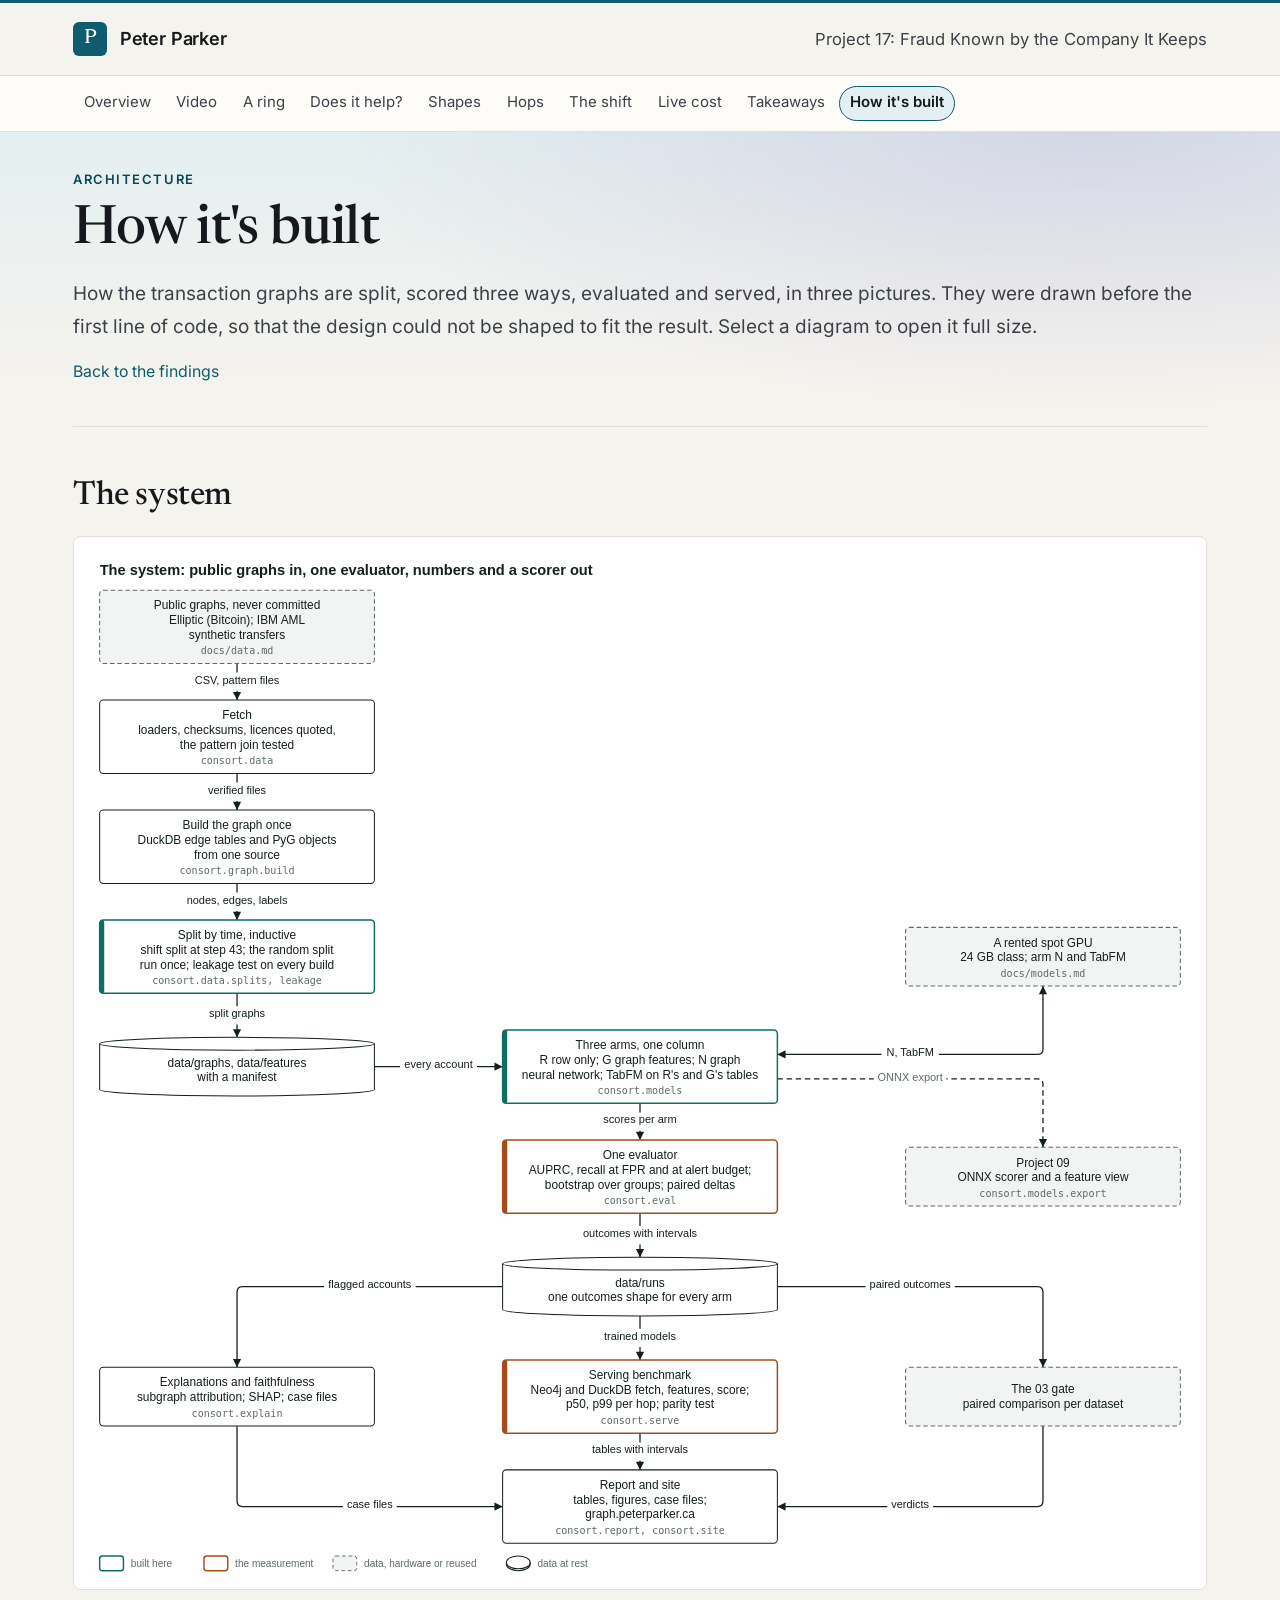
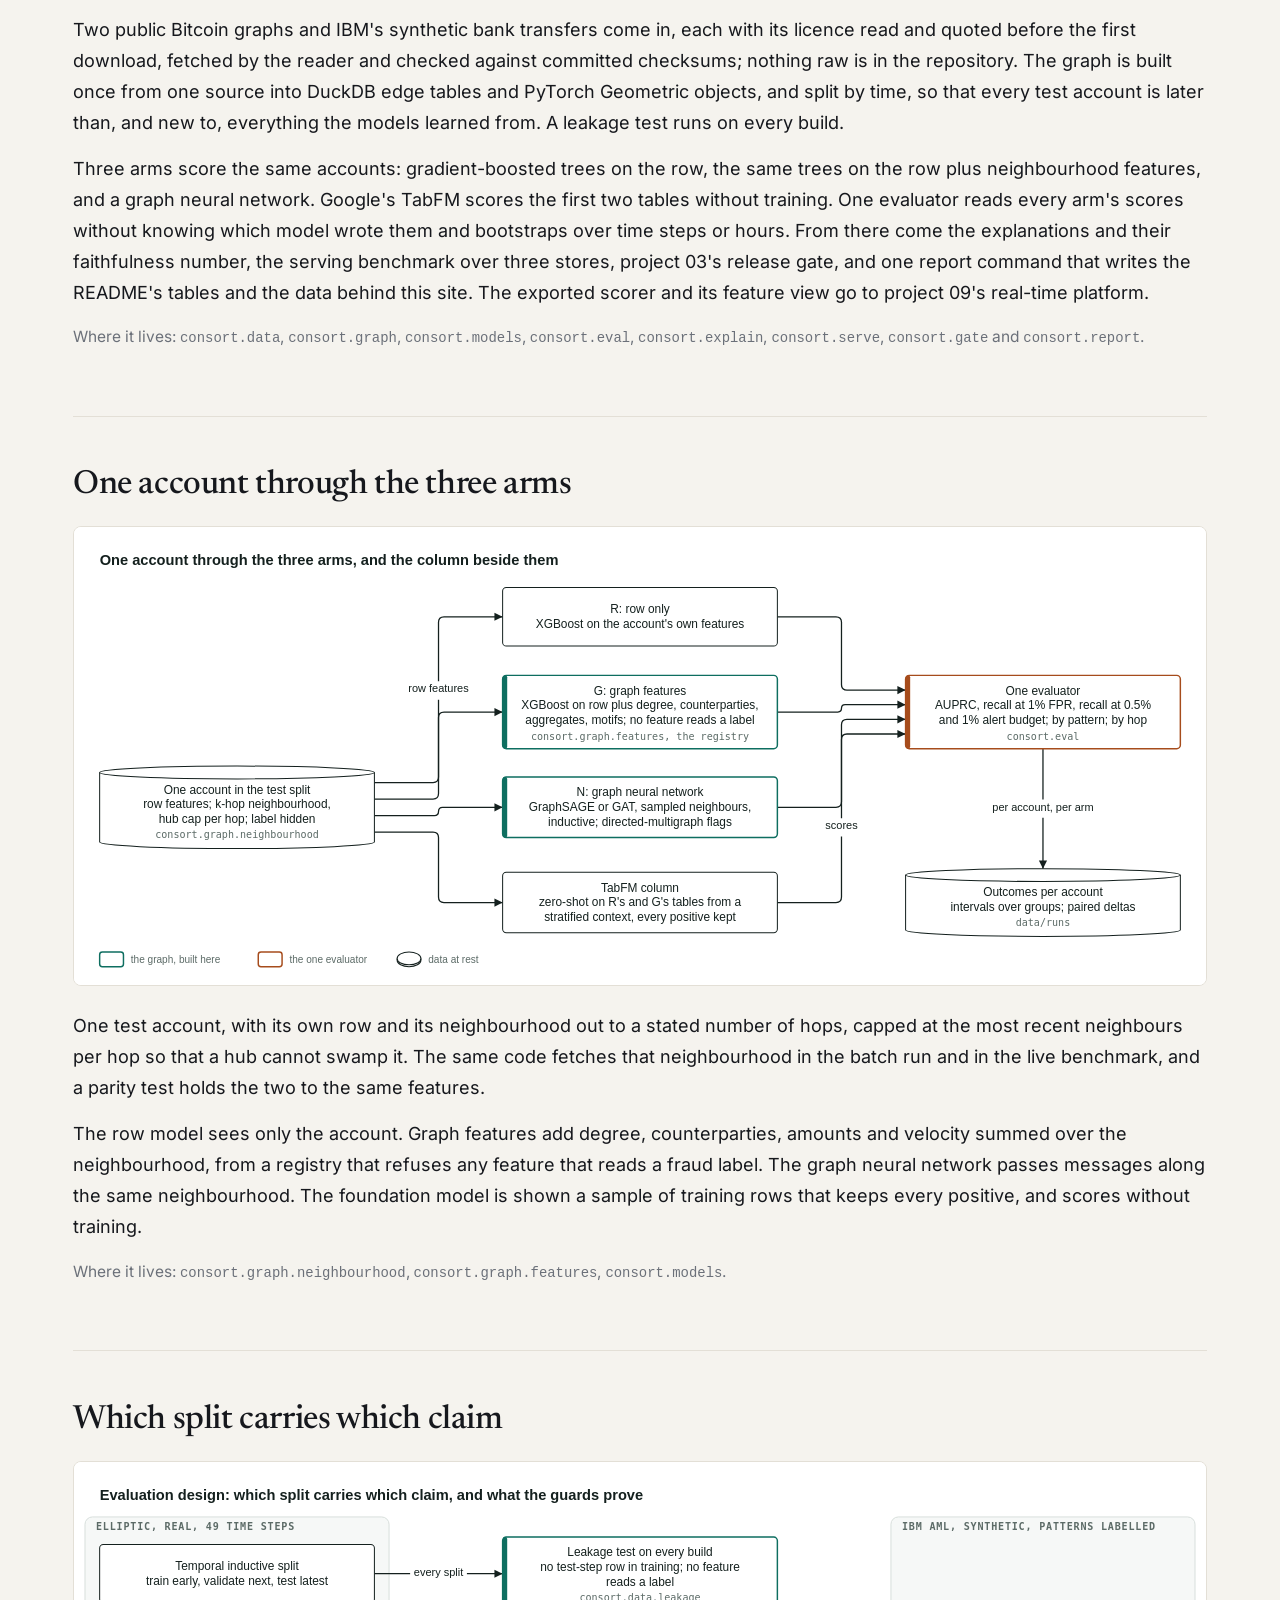
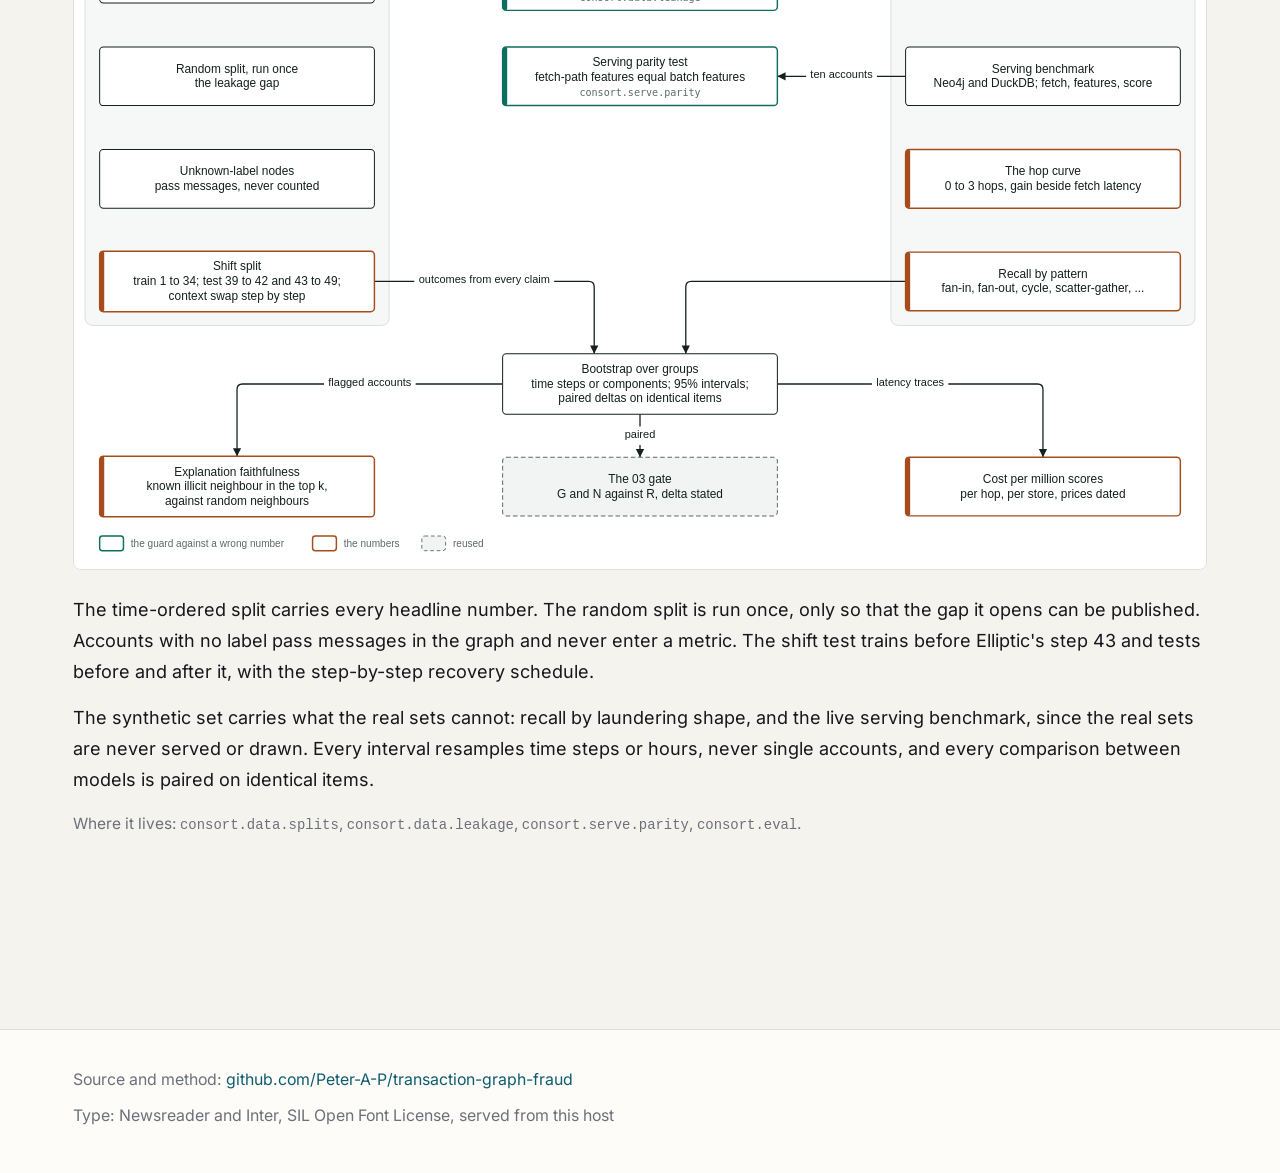
==== commit 4f9d1382: "site: the menu is one line, the main sections only: overview, video, a ring, does it help, shapes, h" ====
--- a/site/architecture.html
+++ b/site/architecture.html
@@ -17,12 +17,12 @@
 <nav class="tabs" aria-label="This site">
   <div class="tabs-inner">
     <a href="index.html">Overview</a>
+    <a href="index.html#video-panel">Video</a>
     <a href="index.html#ring-panel">A ring</a>
     <a href="index.html#main-panel">Does it help?</a>
     <a href="index.html#pattern-panel">Shapes</a>
     <a href="index.html#hop-panel">Hops</a>
     <a href="index.html#shift-panel">The shift</a>
-    <a href="index.html#leak-panel">The usual split</a>
     <a href="index.html#cost-panel">Live cost</a>
     <a href="index.html#takeaways">Takeaways</a>
     <a href="architecture.html" aria-current="page">How it's built</a>
--- a/site/style.css
+++ b/site/style.css
@@ -38,6 +38,7 @@
   --accent-soft: #e4eff1;
   --warn: #c0392b;
   --good: #1e7a4c;
+  --gold: #a87308;
   --alt: #6d3f9e;
   --shift: rgba(192, 57, 43, 0.09);
   /* An ordered set in one hue, darkest first: the three percentiles. */
@@ -67,6 +68,7 @@
     --accent-soft: #14262b;
     --warn: #f0736a;
     --good: #58c286;
+    --gold: #e2b33f;
     --alt: #b191e0;
     --shift: rgba(240, 115, 106, 0.13);
     --lv0: #cbeaf2;
@@ -770,11 +772,15 @@
   margin: 0 auto;
   padding: 0.55rem 1.5rem;
   display: flex;
-  flex-wrap: wrap;
+  /* One line: the main sections only; the rest are a scroll away on the page. */
+  flex-wrap: nowrap;
+  overflow-x: auto;
+  scrollbar-width: none;
   gap: 0.2rem;
 }
 
 .tabs a {
+  flex: none;
   font-size: 0.83rem;
   padding: 0.2rem 0.55rem;
   border-radius: 999px;
@@ -1024,3 +1030,15 @@
 .ref-tick { opacity: 0.35; }
 #all-table th, #all-table td { white-space: normal; }
 #all-table td.num { white-space: nowrap; }
+
+/* The line under the headline: the measured result the headline promises, a size between
+   the headline and the lead. */
+.hero-sub { font-family: var(--serif); font-size: clamp(1.25rem, 2.2vw, 1.5rem); line-height: 1.4; color: var(--ink); margin: 0 0 1.1rem; }
+.hero-sub strong { color: var(--accent-ink); font-weight: 600; }
+/* The headline pair: graph features in green, the row alone in gold, in the sentence and the first card. */
+.hero .fig-graph, .hero .point .point-figure .fig-graph { color: var(--good); }
+.hero .fig-row, .hero .point .point-figure .fig-row { color: var(--gold); }
+.hero .point .point-figure .fig-vs { color: var(--ink-faint); font-size: 0.7em; }
+
+/* The film: square, so it is kept to a readable size rather than the column's width. */
+.demo-video { display: block; width: 100%; max-width: 46rem; aspect-ratio: 1; margin: 1rem auto 0; border-radius: var(--radius); background: #0a111c; box-shadow: var(--shadow); }
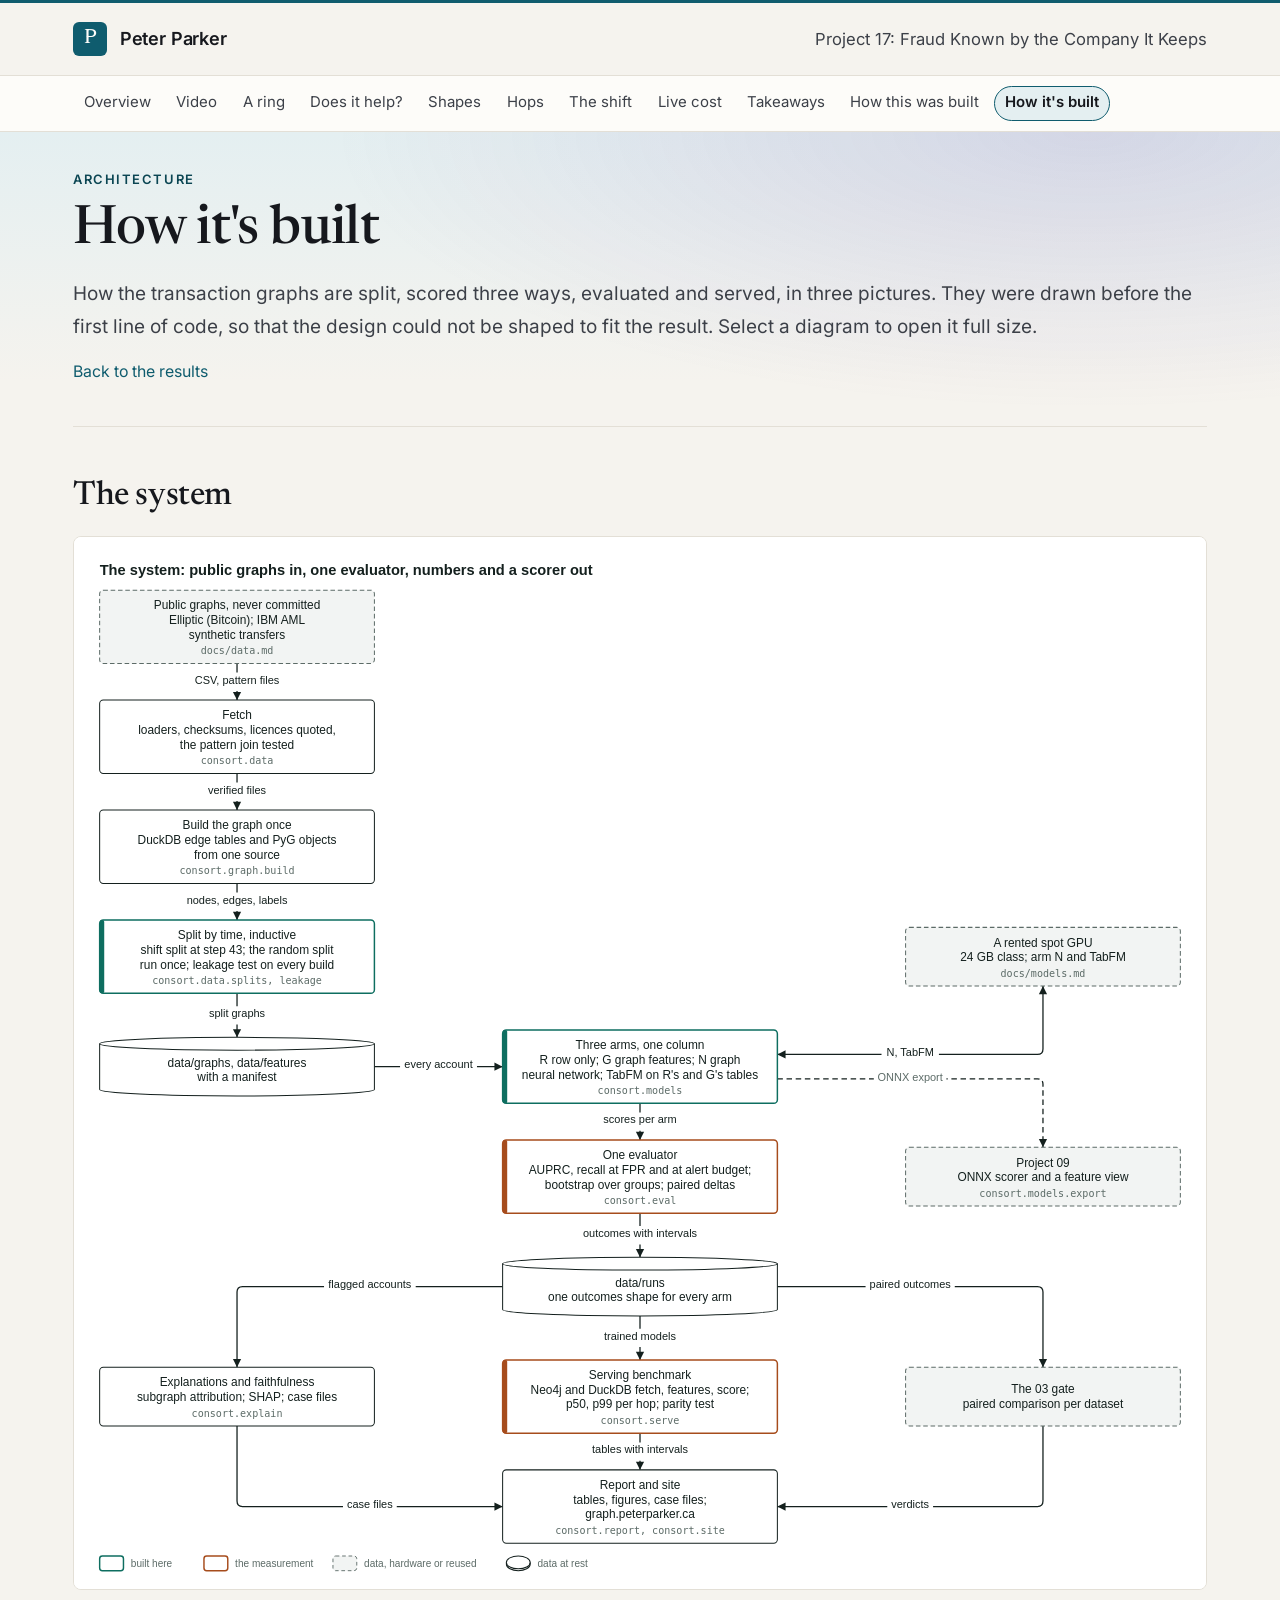
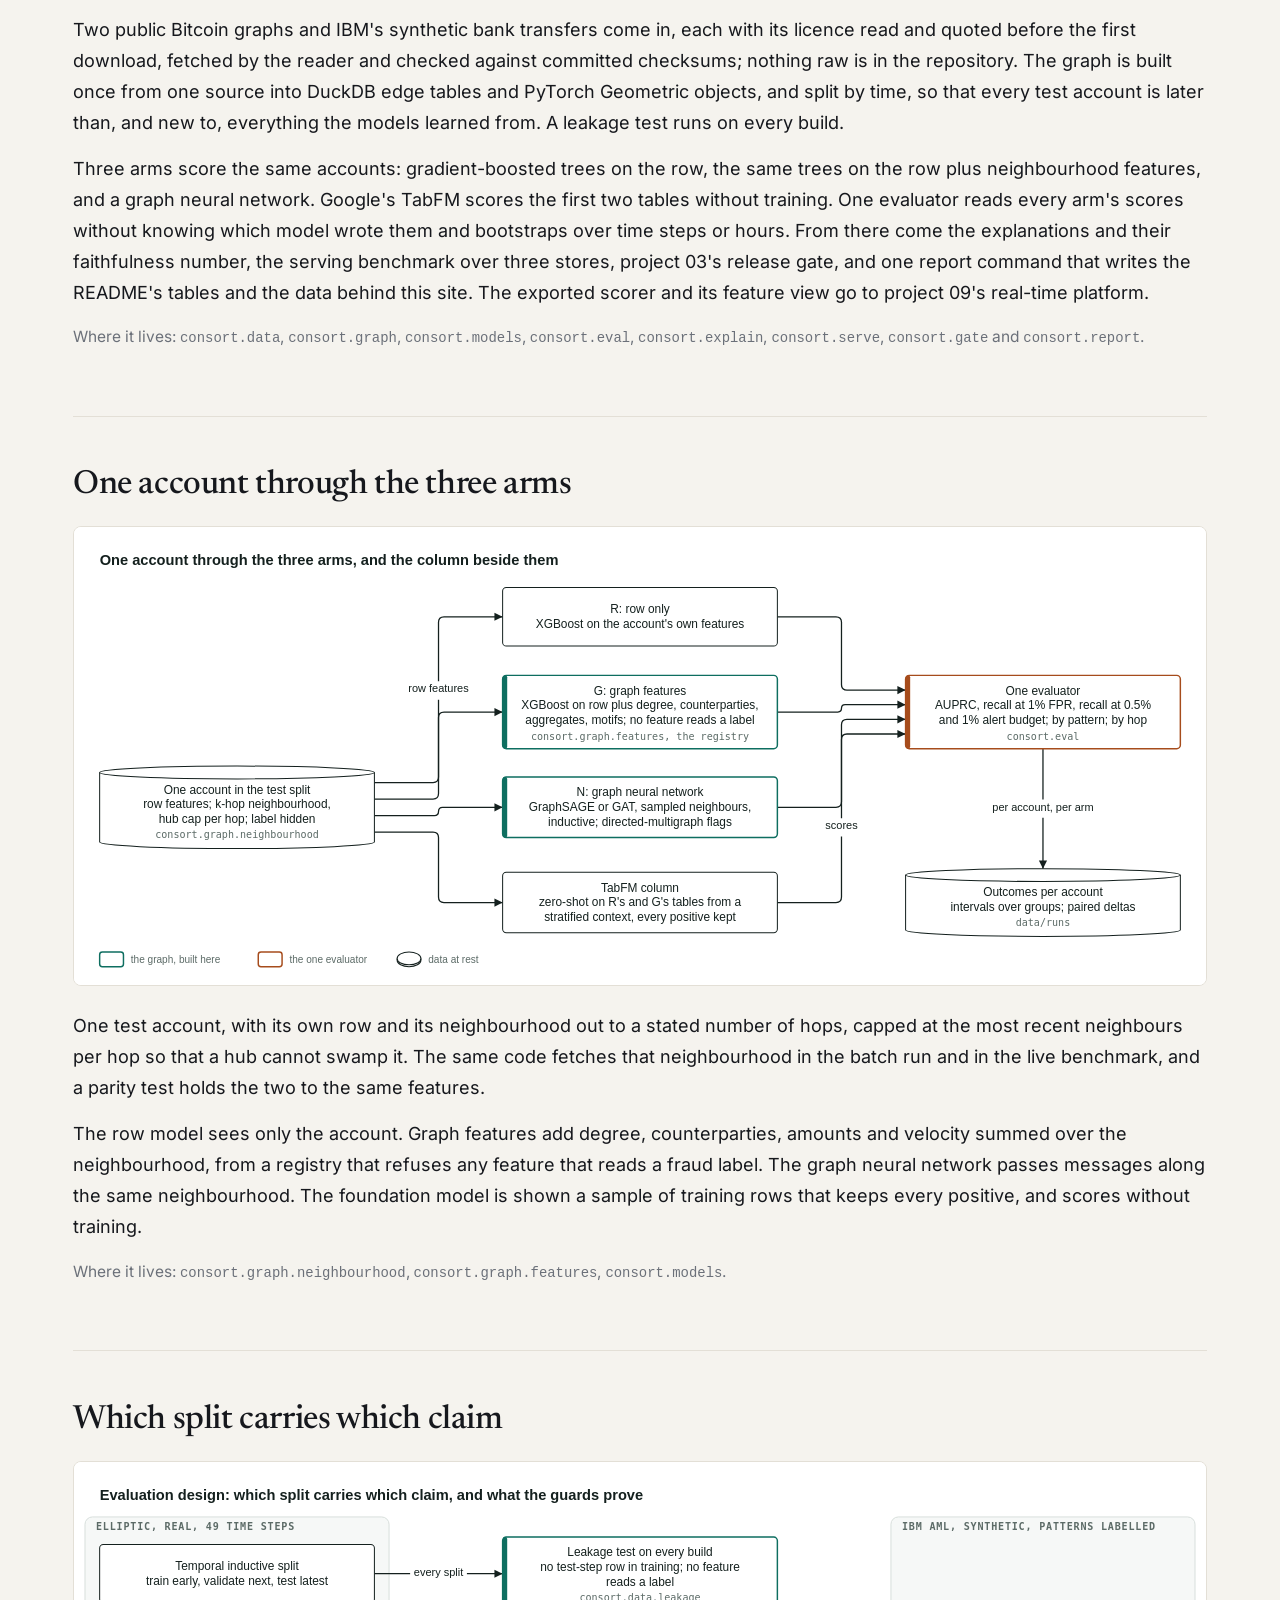
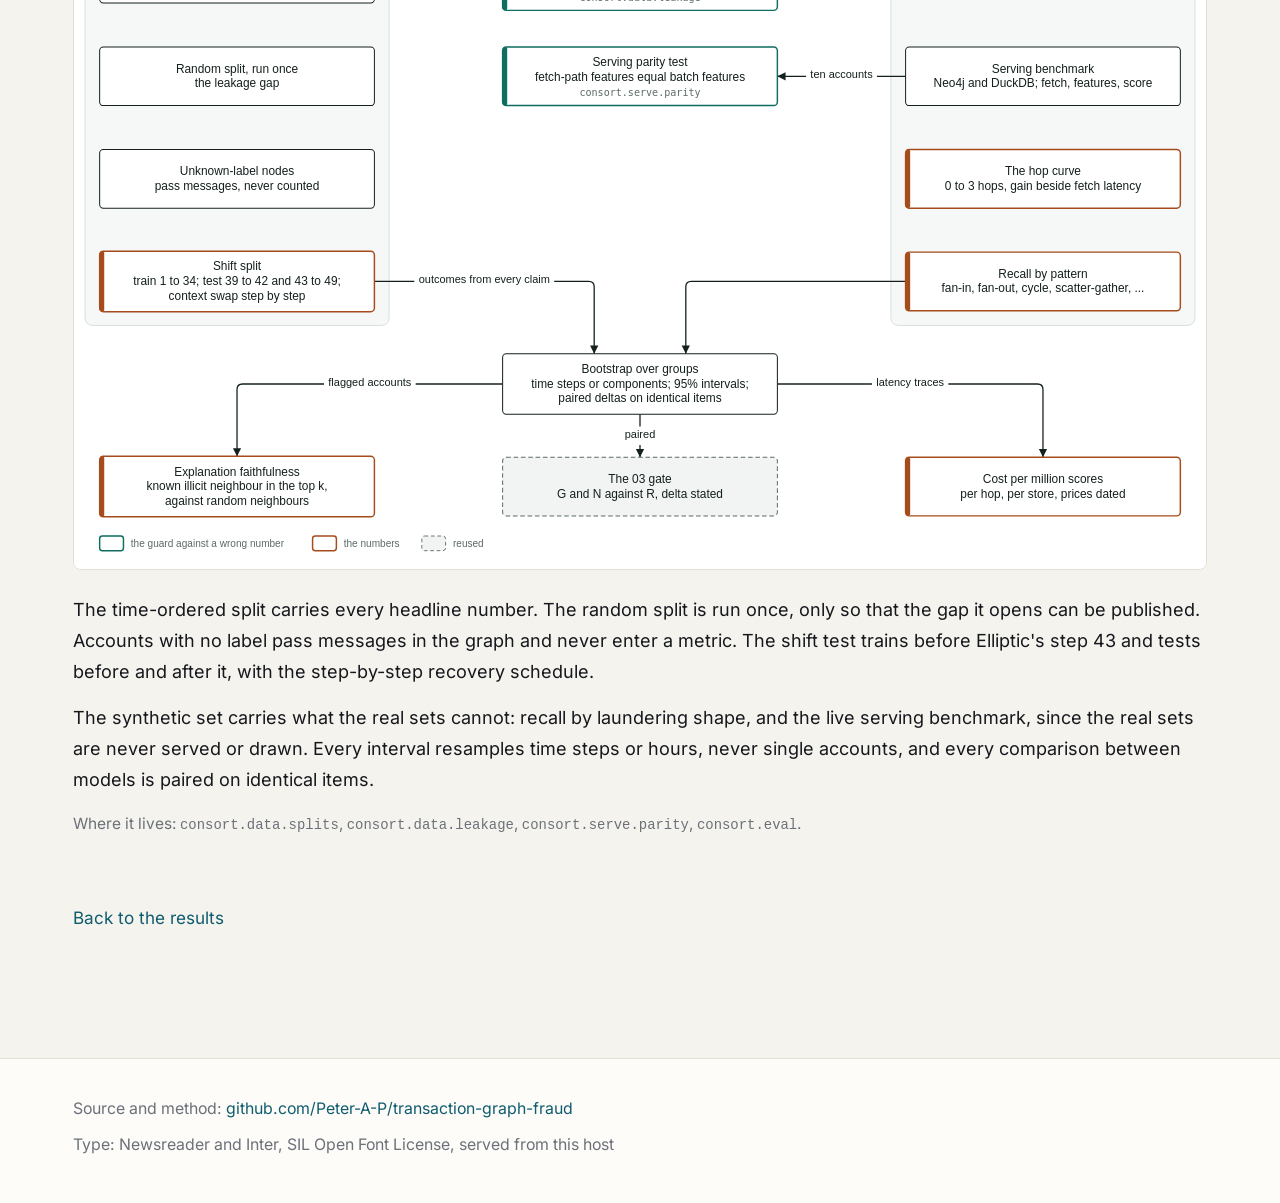
==== commit a47f55d1: "The site after the audit: a first-person How this was built with a glossary, How it is engineered an" ====
--- a/site/architecture.html
+++ b/site/architecture.html
@@ -5,6 +5,7 @@
 <meta name="viewport" content="width=device-width, initial-scale=1">
 <title>How it's built: Fraud Known by the Company It Keeps</title>
 <meta name="description" content="How the transaction graphs are split, scored three ways, evaluated and served in Fraud Known by the Company It Keeps, in three diagrams.">
+<link rel="icon" href="favicon.svg" type="image/svg+xml">
 <link rel="stylesheet" href="style.css">
 </head>
 <body>
@@ -25,6 +26,7 @@
     <a href="index.html#shift-panel">The shift</a>
     <a href="index.html#cost-panel">Live cost</a>
     <a href="index.html#takeaways">Takeaways</a>
+    <a href="index.html#built">How this was built</a>
     <a href="architecture.html" aria-current="page">How it's built</a>
   </div>
 </nav>
@@ -38,7 +40,7 @@
       pictures. They were drawn before the first line of code, so that the design could not be
       shaped to fit the result. Select a diagram to open it full size.
     </p>
-    <p class="hero-note"><a href="index.html">Back to the findings</a></p>
+    <p class="hero-note"><a href="index.html">Back to the results</a></p>
   </header>
 
   <section class="section" id="the-system">
@@ -77,6 +79,7 @@
     </div>
   </section>
 
+  <p class="arch-back"><a href="index.html">Back to the results</a></p>
 </main>
 <footer class="foot">
   <div class="foot-inner">
--- a/site/style.css
+++ b/site/style.css
@@ -967,9 +967,12 @@
 .arrow-on { fill: var(--c); }
 .arrow-off { fill: var(--miss); }
 .arrow-un { fill: var(--line-2); }
-.score-row { display: grid; grid-template-columns: 7.5rem 1fr 3.4rem; align-items: center; gap: 0.6rem; font-size: 0.84rem; margin: 0.35rem 0; }
+.score-row { display: grid; grid-template-columns: 7.5rem 1fr 5.4rem; align-items: center; gap: 0.6rem; font-size: 0.84rem; margin: 0.35rem 0; }
 .score-bar { height: 0.55rem; border-radius: 999px; background: var(--line-soft); overflow: hidden; }
 .score-bar > span { display: block; height: 100%; border-radius: 999px; background: var(--c); }
+/* The rank bar: a line at the middle marks the 1% alert queue (the log scale's midpoint). */
+.score-bar.rank { position: relative; overflow: visible; }
+.score-bar.rank::after { content: ""; position: absolute; left: 50%; top: -0.15rem; bottom: -0.15rem; width: 2px; background: var(--ink-faint); }
 .score-row .num { text-align: right; font-variant-numeric: tabular-nums; color: var(--ink); font-weight: 600; }
 .flag-pill { display: inline-block; font-size: 0.7rem; font-weight: 600; padding: 0 0.45rem; border-radius: 999px; background: color-mix(in srgb, var(--warn) 14%, transparent); color: var(--warn); margin-left: 0.3rem; line-height: 1.3rem; }
 .caught { display: grid; grid-template-columns: repeat(3, 1fr); gap: 0.5rem; margin: 0.4rem 0 0.4rem; }
@@ -1042,3 +1045,45 @@
 
 /* The film: square, so it is kept to a readable size rather than the column's width. */
 .demo-video { display: block; width: 100%; max-width: 46rem; aspect-ratio: 1; margin: 1rem auto 0; border-radius: var(--radius); background: #0a111c; box-shadow: var(--shadow); }
+
+/* ---------------------------------------------------------------- after the audit */
+
+/* The hover card's lines, built as nodes. */
+.tip b, .tip .tip-line { display: block; }
+
+/* The row model is grey everywhere, the hero included; amber is the foundation model's row. */
+.hero .fig-row, .hero .point .point-figure .fig-row { color: var(--a-R); }
+
+/* Intervals drawn on the chart, not only in the hover. */
+.whisker.shift { stroke-width: 1.5; stroke-opacity: 0.6; }
+.swatch.tick { width: 3px; height: 13px; border-radius: 1px; }
+
+/* Chart marks take the keyboard. */
+.hit:focus, .hit:focus-visible { outline: none; fill: color-mix(in srgb, var(--accent) 10%, transparent); }
+
+/* On this page. */
+.toc { padding: 1.5rem 0 1.75rem; border-bottom: 1px solid var(--line); }
+.toc ol { margin: 0; padding: 0; list-style: none; counter-reset: toc; columns: 2 16rem; column-gap: 2rem; }
+.toc li { counter-increment: toc; margin: 0 0 0.3rem; break-inside: avoid; font-size: 0.93rem; }
+.toc li::before {
+  content: counter(toc, decimal-leading-zero);
+  font-variant-numeric: tabular-nums;
+  color: var(--ink-faint);
+  font-size: 0.78rem;
+  margin-right: 0.6rem;
+}
+@media (max-width: 34rem) { .toc ol { columns: 1; } }
+
+/* How it is engineered, and the glossary at the end. */
+.chips { list-style: none; padding: 0; margin: 1.25rem 0; display: flex; flex-wrap: wrap; gap: 0.45rem; }
+.chips li { padding: 0.25rem 0.75rem; border: 1px solid var(--line-2); border-radius: 999px; font-size: 0.82rem; background: var(--paper-soft); color: var(--ink-soft); }
+dl.terms { margin: 0 0 0.9rem; }
+dl.terms dt { font-weight: 600; margin-top: 0.7rem; }
+dl.terms dd { margin: 0.15rem 0 0; color: var(--ink-soft); font-size: 0.92rem; }
+.disclose ul.choices { padding-left: 1.2rem; }
+.disclose ul.choices li { margin-bottom: 0.5rem; }
+
+/* The ring's drawing does not stretch to the side panel's height. */
+.ring-layout { align-items: start; }
+g[tabindex]:focus { outline: none; }
+g[tabindex]:focus .hit { fill: color-mix(in srgb, var(--accent) 10%, transparent); }
